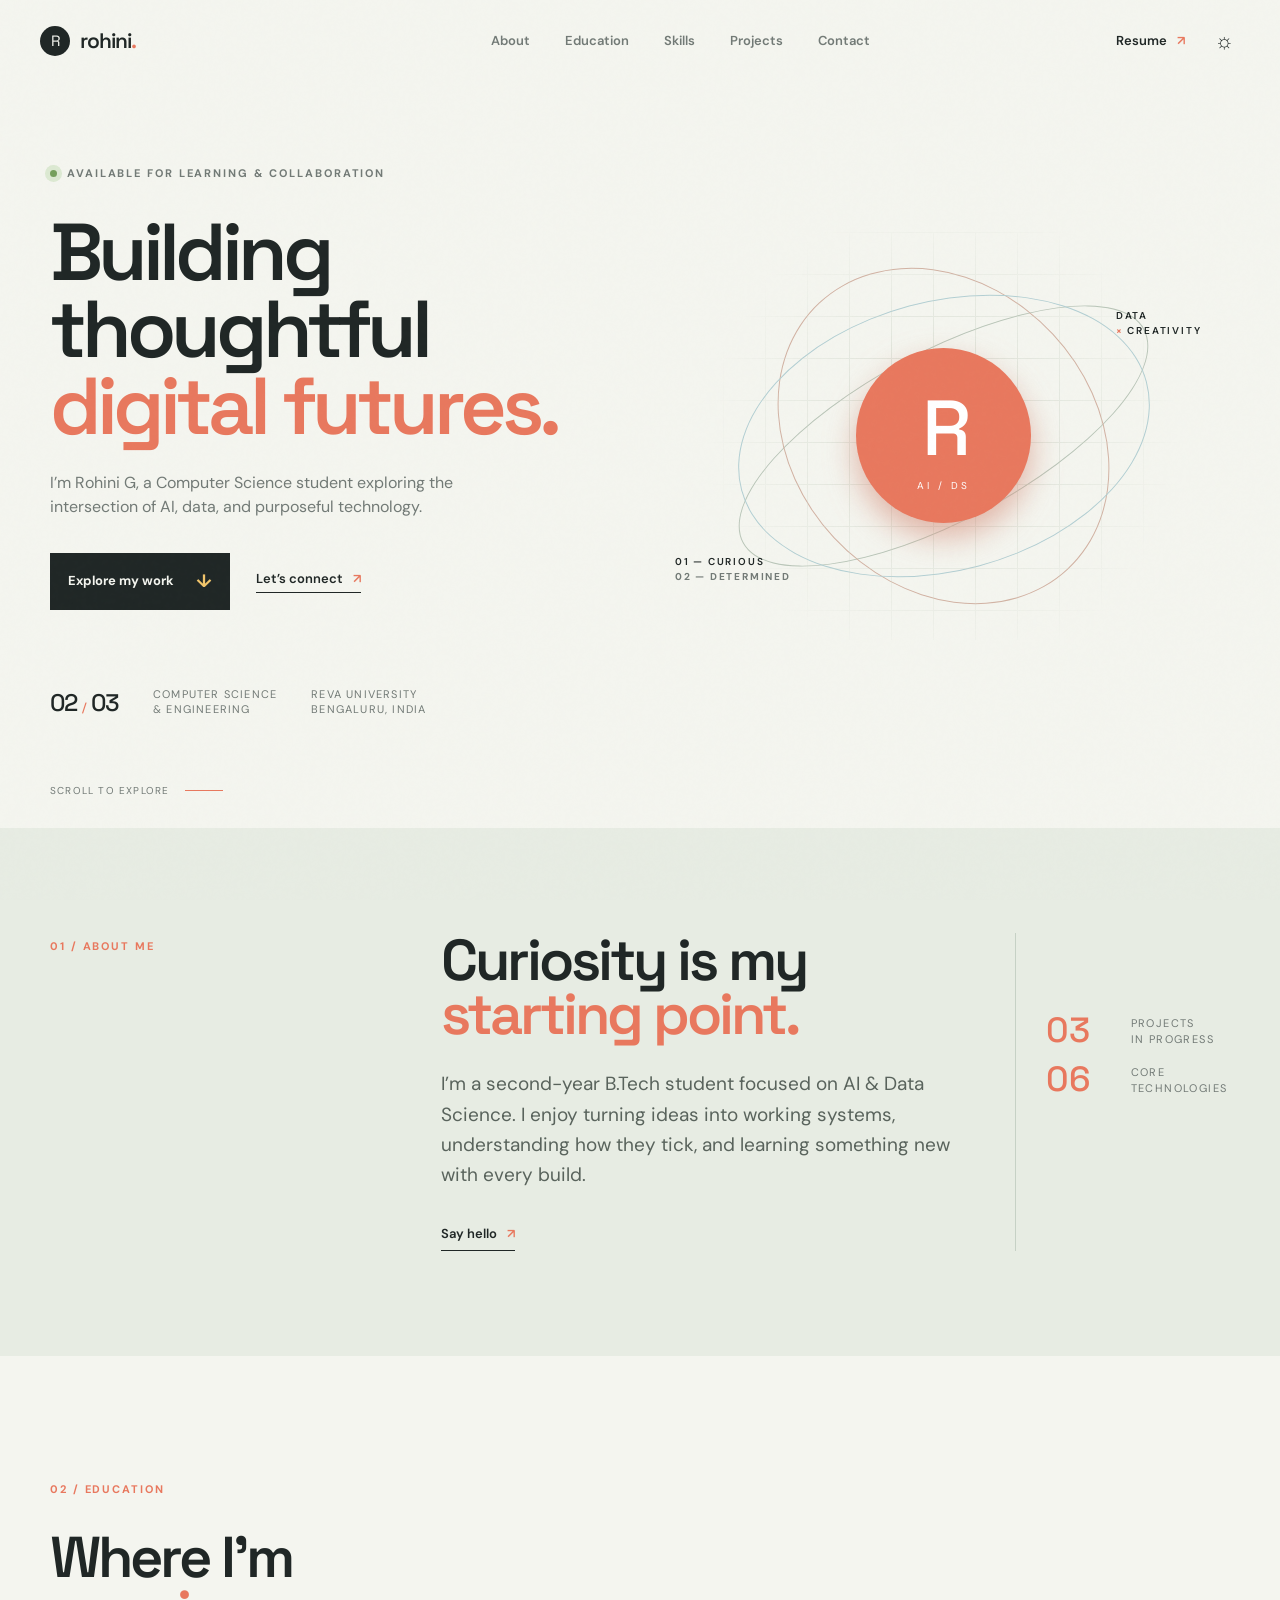
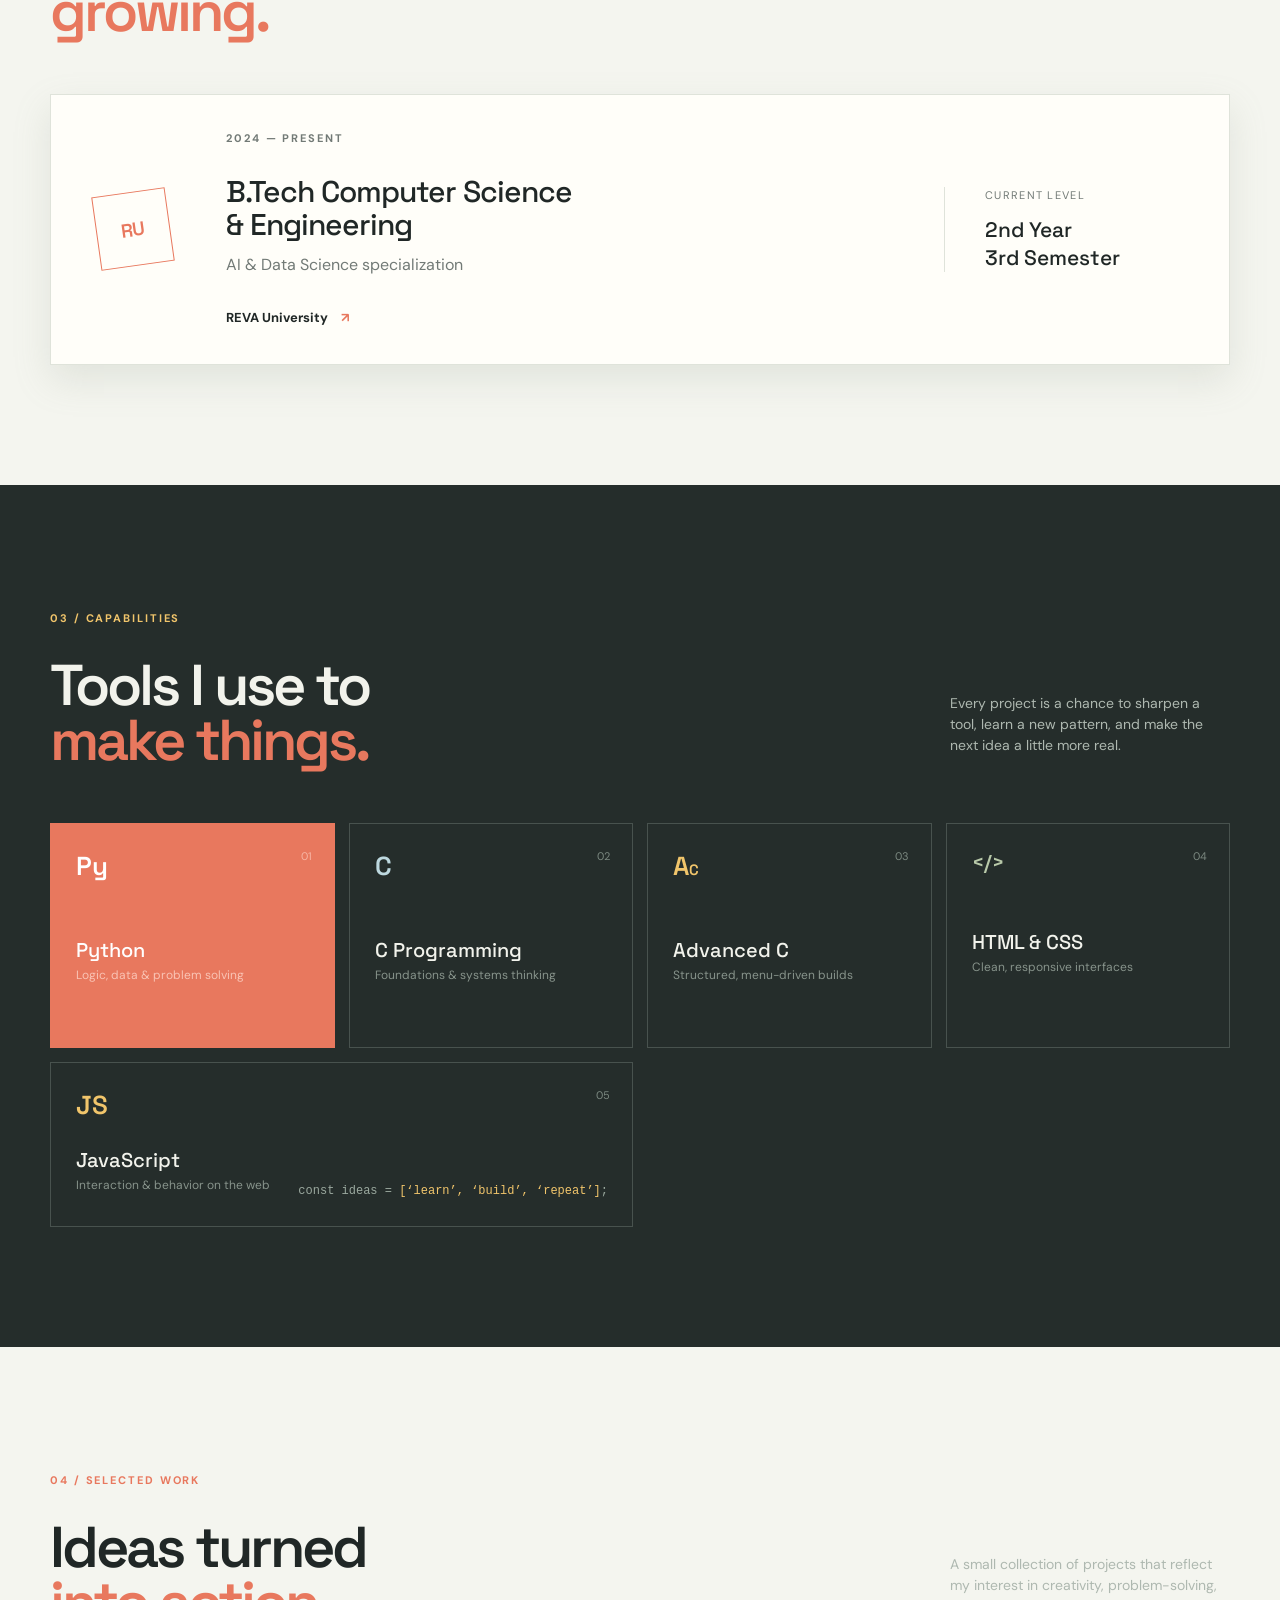
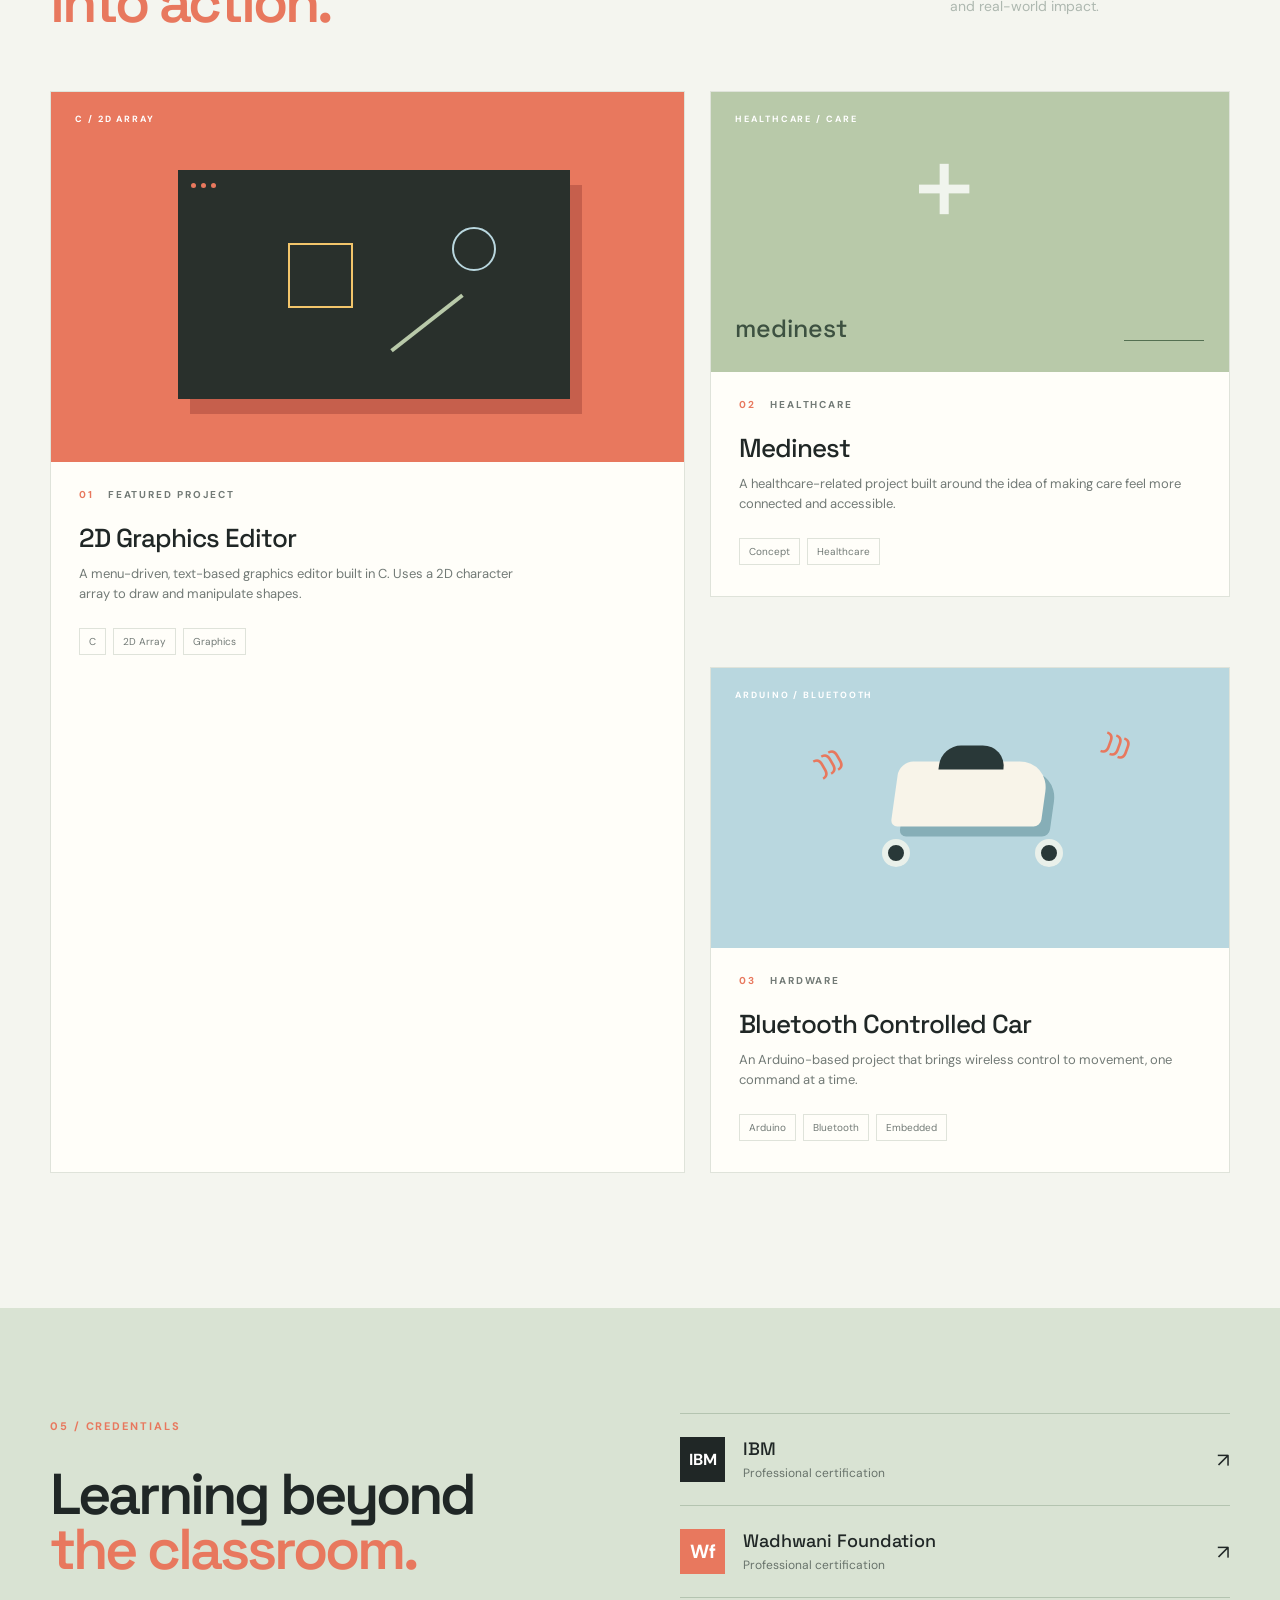
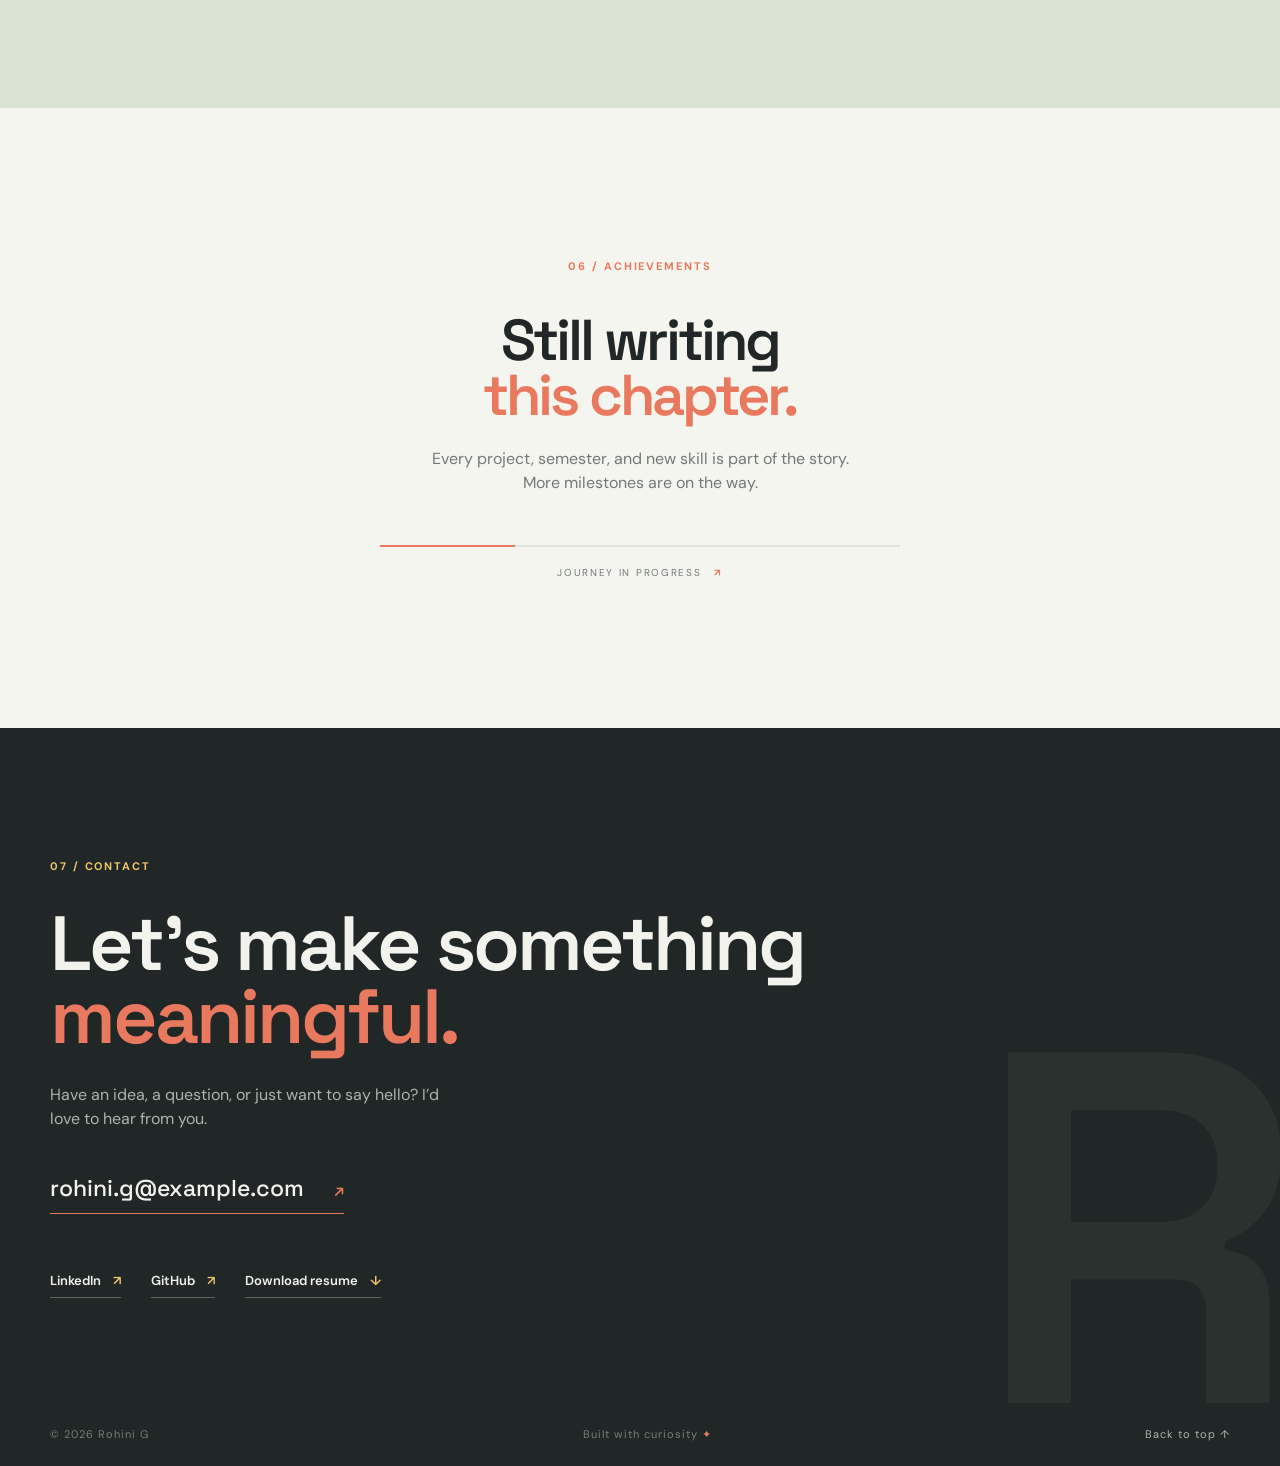
==== index.html @ 8e981d0d "first commit" ====
<!doctype html>
<html lang="en">
  <head>
    <meta charset="UTF-8" />
    <meta name="viewport" content="width=device-width, initial-scale=1.0" />
    <meta name="description" content="Rohini G - Computer Science and Engineering student specializing in AI & Data Science." />
    <title>Rohini G | AI & Data Science Student</title>
    <link rel="preconnect" href="https://fonts.googleapis.com" />
    <link rel="preconnect" href="https://fonts.gstatic.com" crossorigin />
    <link href="https://fonts.googleapis.com/css2?family=DM+Sans:wght@400;500;600;700&family=Space+Grotesk:wght@400;500;600;700&display=swap" rel="stylesheet" />
    <link rel="stylesheet" href="style.css" />
  </head>
  <body>
    <div class="site-noise" aria-hidden="true"></div>
    <header class="site-header">
      <a class="brand" href="#home" aria-label="Rohini G home"><span>R</span><strong>rohini<span>.</span></strong></a>
      <nav class="desktop-nav" aria-label="Primary navigation">
        <a href="#about">About</a><a href="#education">Education</a><a href="#skills">Skills</a><a href="#projects">Projects</a><a href="#contact">Contact</a>
      </nav>
      <div class="header-actions">
        <a class="resume-link" href="Rohini_G_Resume.html" download>Resume <span>↗</span></a>
        <button class="theme-toggle" type="button" aria-label="Toggle dark mode" title="Toggle theme"><span class="sun">☼</span><span class="moon">◐</span></button>
        <button class="menu-toggle" type="button" aria-label="Open menu" aria-expanded="false"><i></i><i></i></button>
      </div>
    </header>

    <main>
      <section class="hero section-shell" id="home">
        <div class="hero-copy reveal">
          <p class="eyebrow"><span class="pulse-dot"></span> Available for learning & collaboration</p>
          <h1>Building thoughtful<br /><em>digital futures.</em></h1>
          <p class="hero-intro">I’m Rohini G, a Computer Science student exploring the intersection of AI, data, and purposeful technology.</p>
          <div class="hero-actions"><a class="button button-primary" href="#projects">Explore my work <span>↓</span></a><a class="text-link" href="#contact">Let’s connect <span>↗</span></a></div>
          <div class="hero-meta"><span>02<span class="slash">/</span>03</span><span>Computer Science<br />& Engineering</span><span>REVA University<br />Bengaluru, India</span></div>
        </div>
        <div class="hero-art reveal reveal-delay" aria-label="Abstract AI data visualization" role="img">
          <div class="art-orbit orbit-one"></div><div class="art-orbit orbit-two"></div><div class="art-orbit orbit-three"></div>
          <div class="art-core"><span>R</span><small>AI / DS</small></div>
          <div class="art-label label-top">DATA<br /><b>×</b> CREATIVITY</div><div class="art-label label-bottom">01 — CURIOUS<br /><b>02 — DETERMINED</b></div>
          <div class="art-grid"></div>
        </div>
        <a class="scroll-cue" href="#about"><span>Scroll to explore</span><i></i></a>
      </section>

      <section class="intro-band" id="about"><div class="section-shell intro-grid reveal"><p class="section-kicker">01 / About me</p><div><h2>Curiosity is my<br /><em>starting point.</em></h2><p class="large-copy">I’m a second-year B.Tech student focused on AI & Data Science. I enjoy turning ideas into working systems, understanding how they tick, and learning something new with every build.</p><a class="arrow-link" href="#contact">Say hello <span>↗</span></a></div><div class="stat-block"><strong>03</strong><span>Projects<br />in progress</span><strong>06</strong><span>Core<br />technologies</span></div></div></section>

      <section class="content-section section-shell" id="education"><div class="section-heading reveal"><p class="section-kicker">02 / Education</p><h2>Where I’m<br /><em>growing.</em></h2></div><div class="education-card reveal"><div class="edu-mark">RU</div><div class="edu-main"><p class="card-label">2024 — Present</p><h3>B.Tech Computer Science<br />& Engineering</h3><p>AI & Data Science specialization</p><span class="university">REVA University <b>↗</b></span></div><div class="edu-side"><span>Current level</span><strong>2nd Year<br />3rd Semester</strong></div></div></section>

      <section class="content-section skills-section" id="skills"><div class="section-shell"><div class="section-heading split-heading reveal"><div><p class="section-kicker">03 / Capabilities</p><h2>Tools I use to<br /><em>make things.</em></h2></div><p>Every project is a chance to sharpen a tool, learn a new pattern, and make the next idea a little more real.</p></div><div class="skills-grid reveal"><div class="skill-card featured"><span class="skill-number">01</span><div class="skill-icon">Py</div><h3>Python</h3><p>Logic, data & problem solving</p></div><div class="skill-card"><span class="skill-number">02</span><div class="skill-icon dark">C</div><h3>C Programming</h3><p>Foundations & systems thinking</p></div><div class="skill-card"><span class="skill-number">03</span><div class="skill-icon">A<span>C</span></div><h3>Advanced C</h3><p>Structured, menu-driven builds</p></div><div class="skill-card"><span class="skill-number">04</span><div class="skill-icon markup">&lt;/&gt;</div><h3>HTML & CSS</h3><p>Clean, responsive interfaces</p></div><div class="skill-card wide"><span class="skill-number">05</span><div class="skill-icon yellow">JS</div><h3>JavaScript</h3><p>Interaction & behavior on the web</p><div class="mini-code">const ideas = <span>[‘learn’, ‘build’, ‘repeat’]</span>;</div></div></div></div></section>

      <section class="content-section section-shell projects-section" id="projects"><div class="section-heading split-heading reveal"><div><p class="section-kicker">04 / Selected work</p><h2>Ideas turned<br /><em>into action.</em></h2></div><p>A small collection of projects that reflect my interest in creativity, problem-solving, and real-world impact.</p></div><div class="projects-grid"><article class="project-card project-coral reveal"><div class="project-visual graphics-visual"><span class="visual-tag">C / 2D ARRAY</span><div class="canvas-window"><i></i><i></i><i></i><div class="drawn-shape shape-square"></div><div class="drawn-shape shape-line"></div><div class="drawn-shape shape-circle"></div></div></div><div class="project-body"><div class="project-index">01 <span>Featured project</span></div><h3>2D Graphics Editor</h3><p>A menu-driven, text-based graphics editor built in C. Uses a 2D character array to draw and manipulate shapes.</p><div class="tag-row"><span>C</span><span>2D Array</span><span>Graphics</span></div></div></article><article class="project-card project-sage reveal reveal-delay"><div class="project-visual medinest-visual"><span class="visual-tag">HEALTHCARE / CARE</span><div class="medinest-symbol">+</div><span class="medinest-name">medinest</span><div class="medinest-line"></div></div><div class="project-body"><div class="project-index">02 <span>Healthcare</span></div><h3>Medinest</h3><p>A healthcare-related project built around the idea of making care feel more connected and accessible.</p><div class="tag-row"><span>Concept</span><span>Healthcare</span></div></div></article><article class="project-card project-blue reveal"><div class="project-visual car-visual"><span class="visual-tag">ARDUINO / BLUETOOTH</span><div class="car-scene"><div class="car-body"></div><div class="car-wheel left"></div><div class="car-wheel right"></div><div class="signal s1">)))</div><div class="signal s2">)))</div></div></div><div class="project-body"><div class="project-index">03 <span>Hardware</span></div><h3>Bluetooth Controlled Car</h3><p>An Arduino-based project that brings wireless control to movement, one command at a time.</p><div class="tag-row"><span>Arduino</span><span>Bluetooth</span><span>Embedded</span></div></div></article></div></section>

      <section class="credentials-band" id="certifications"><div class="section-shell credential-grid reveal"><div><p class="section-kicker">05 / Credentials</p><h2>Learning beyond<br /><em>the classroom.</em></h2></div><div class="credential-list"><div class="credential-row"><span class="credential-logo ibm">IBM</span><div><h3>IBM</h3><p>Professional certification</p></div><span class="credential-arrow">↗</span></div><div class="credential-row"><span class="credential-logo wf">Wf</span><div><h3>Wadhwani Foundation</h3><p>Professional certification</p></div><span class="credential-arrow">↗</span></div></div></div></section>

      <section class="content-section achievements-section section-shell" id="achievements"><div class="achievements-inner reveal"><p class="section-kicker">06 / Achievements</p><h2>Still writing<br /><em>this chapter.</em></h2><p>Every project, semester, and new skill is part of the story. More milestones are on the way.</p><div class="progress-line"><span></span></div><small>Journey in progress <b>↗</b></small></div></section>

      <section class="contact-section" id="contact"><div class="section-shell contact-inner reveal"><p class="section-kicker">07 / Contact</p><h2>Let’s make something<br /><em>meaningful.</em></h2><p>Have an idea, a question, or just want to say hello? I’d love to hear from you.</p><a class="email-link" href="mailto:rohini.g@example.com">rohini.g@example.com <span>↗</span></a><div class="contact-links"><a href="https://www.linkedin.com" target="_blank" rel="noreferrer">LinkedIn <span>↗</span></a><a href="https://github.com" target="_blank" rel="noreferrer">GitHub <span>↗</span></a><a href="Rohini_G_Resume.html" download>Download resume <span>↓</span></a></div></div></section>
    </main>
    <footer class="site-footer"><div class="section-shell"><span>© 2026 Rohini G</span><span>Built with curiosity <i>✦</i></span><a href="#home">Back to top ↑</a></div></footer>
    <script src="script.js"></script>
  </body>
</html>
---- style.css ----
:root{--ink:#202726;--muted:#727a76;--paper:#f4f5ef;--card:#fffef9;--line:#dfe3da;--coral:#e8785e;--sage:#b8c9a9;--blue:#b9d7df;--yellow:#f1c56b;--display:'Space Grotesk',sans-serif;--body:'DM Sans',sans-serif}*{box-sizing:border-box}html{scroll-behavior:smooth}body{margin:0;background:var(--paper);color:var(--ink);font-family:var(--body);font-size:16px;line-height:1.5;transition:background .3s,color .3s}.site-noise{position:fixed;inset:0;pointer-events:none;opacity:.055;z-index:10;background-image:url("data:image/svg+xml,%3Csvg viewBox='0 0 180 180' xmlns='http://www.w3.org/2000/svg'%3E%3Cfilter id='n'%3E%3CfeTurbulence type='fractalNoise' baseFrequency='.9' numOctaves='3' stitchTiles='stitch'/%3E%3C/filter%3E%3Crect width='100%25' height='100%25' filter='url(%23n)' opacity='.25'/%3E%3C/svg%3E")}.section-shell{width:min(1180px,calc(100% - 80px));margin:auto}.site-header{height:82px;display:flex;align-items:center;justify-content:space-between;width:min(1290px,calc(100% - 80px));margin:auto;position:relative;z-index:20}.brand{display:flex;align-items:center;gap:10px;color:var(--ink);text-decoration:none;font-family:var(--display);font-size:21px;letter-spacing:-1px}.brand>span{display:grid;place-items:center;width:30px;height:30px;background:var(--ink);border-radius:50%;color:var(--paper);font-size:15px}.brand strong{font-weight:600}.brand strong span{color:var(--coral)}.desktop-nav{display:flex;gap:35px;margin-left:110px}.desktop-nav a,.resume-link,.text-link,.arrow-link,.contact-links a{color:var(--ink);font-size:13px;text-decoration:none;font-weight:600}.desktop-nav a{color:var(--muted);transition:color .2s}.desktop-nav a:hover{color:var(--coral)}.header-actions{display:flex;align-items:center;gap:24px}.resume-link span,.text-link span,.arrow-link span{color:var(--coral);margin-left:7px}.theme-toggle,.menu-toggle{border:0;background:none;cursor:pointer;color:var(--ink)}.theme-toggle{font-size:21px;display:flex;gap:5px}.theme-toggle .moon{display:none}.menu-toggle{display:none}.hero{min-height:670px;display:grid;grid-template-columns:1.03fr .97fr;align-items:center;position:relative;padding:72px 0 110px}.eyebrow,.section-kicker,.card-label,.project-index,.visual-tag{font-size:11px;letter-spacing:1.9px;text-transform:uppercase;font-weight:700}.eyebrow{color:var(--muted);display:flex;align-items:center;gap:10px}.pulse-dot{height:7px;width:7px;border-radius:50%;background:#75a05c;box-shadow:0 0 0 5px #dce9d2}.hero h1{font:600 clamp(3.7rem,6.3vw,6.3rem)/.96 var(--display);letter-spacing:-5px;margin:32px 0 25px}.hero h1 em,h2 em{font-style:normal;color:var(--coral)}.hero-intro{color:var(--muted);max-width:410px;font-size:16px}.hero-actions{display:flex;align-items:center;gap:26px;margin:34px 0 77px}.button{display:inline-flex;align-items:center;gap:22px;text-decoration:none;font-size:13px;font-weight:700;padding:15px 18px}.button-primary{background:var(--ink);color:var(--paper)}.button-primary span{font-size:18px;color:var(--yellow)}.text-link{border-bottom:1px solid var(--ink);padding-bottom:4px}.hero-meta{display:flex;gap:34px;color:var(--muted);font-size:11px;line-height:1.4;text-transform:uppercase;letter-spacing:1.2px}.hero-meta>span:first-child{font:500 24px var(--display);color:var(--ink);letter-spacing:-1px}.slash{color:var(--coral);font-size:12px;margin:0 5px}.hero-art{height:510px;position:relative;display:grid;place-items:center}.art-grid{position:absolute;inset:10% 4%;background-image:linear-gradient(#cbd3c6 1px,transparent 1px),linear-gradient(90deg,#cbd3c6 1px,transparent 1px);background-size:42px 42px;opacity:.55;mask-image:radial-gradient(circle,black 20%,transparent 72%)}.art-orbit{position:absolute;border:1px solid #bac6b9;border-radius:50%;transform:rotate(-28deg)}.orbit-one{width:455px;height:170px}.orbit-two{width:365px;height:300px;transform:rotate(47deg);border-color:#d2b3a4}.orbit-three{width:270px;height:420px;transform:rotate(75deg);border-color:#b3cfd3}.art-core{width:175px;height:175px;background:var(--coral);border-radius:50%;display:grid;place-items:center;align-content:center;color:white;z-index:2;box-shadow:0 14px 30px #d69583aa}.art-core span{font:500 78px var(--display);letter-spacing:-6px}.art-core small{font-size:10px;letter-spacing:3px}.art-label{position:absolute;z-index:3;font:600 10px/1.5 var(--body);letter-spacing:1.8px}.art-label b{color:var(--coral)}.label-top{right:5%;top:25%}.label-bottom{left:3%;bottom:21%}.label-bottom b{color:var(--muted)}.scroll-cue{position:absolute;bottom:30px;left:0;text-decoration:none;color:var(--muted);font-size:10px;letter-spacing:1.2px;text-transform:uppercase;display:flex;gap:16px;align-items:center}.scroll-cue i{width:38px;border-top:1px solid var(--coral)}.intro-band,.credentials-band{background:#e7ece3;padding:105px 0}.intro-grid{display:grid;grid-template-columns:1fr 1.55fr .65fr;gap:60px}.section-kicker{color:var(--coral);margin:5px 0 32px}.intro-grid h2,.section-heading h2,.credential-grid h2,.achievements-inner h2,.contact-inner h2{font:600 clamp(2.5rem,4.5vw,4.5rem)/.95 var(--display);letter-spacing:-3px;margin:0 0 27px}.large-copy{font-size:19px;line-height:1.6;max-width:580px;color:#59635c}.arrow-link{display:inline-block;margin-top:14px;border-bottom:1px solid var(--ink);padding-bottom:7px}.stat-block{display:grid;grid-template-columns:1fr 1.4fr;align-content:start;gap:5px 14px;padding-top:75px;border-left:1px solid #c6d1c5;padding-left:30px}.stat-block strong{font:500 35px var(--display);color:var(--coral)}.stat-block span{font-size:11px;text-transform:uppercase;letter-spacing:1.4px;color:var(--muted);padding-top:7px}.content-section{padding:120px 0}.section-heading{margin-bottom:55px}.section-heading h2{margin-bottom:0}.education-card{background:var(--card);border:1px solid var(--line);display:grid;grid-template-columns:130px 1fr 240px;min-height:250px;align-items:center;padding:35px 45px;box-shadow:0 15px 35px #8d9b8830}.edu-mark{width:74px;height:74px;border:1px solid var(--coral);display:grid;place-items:center;font:600 19px var(--display);color:var(--coral);transform:rotate(-8deg)}.card-label{color:var(--muted);margin:0 0 14px}.edu-main h3{font:500 30px/1.1 var(--display);letter-spacing:-1px;margin:0 0 12px}.edu-main>p{color:var(--muted);margin:0 0 28px}.university{font-weight:700;font-size:13px}.university b{color:var(--coral);margin-left:10px}.edu-side{border-left:1px solid var(--line);padding-left:40px}.edu-side span{display:block;font-size:11px;letter-spacing:1.3px;text-transform:uppercase;color:var(--muted);margin-bottom:12px}.edu-side strong{font:500 21px/1.3 var(--display)}.skills-section{background:#252d2b;color:#f2f3ec}.skills-section .section-kicker{color:var(--yellow)}.split-heading{display:flex;justify-content:space-between;align-items:end}.split-heading>p{max-width:280px;color:#aeb8b0;font-size:14px;margin:0 0 12px}.skills-grid{display:grid;grid-template-columns:repeat(4,1fr);gap:14px}.skill-card{min-height:225px;border:1px solid #48524e;padding:25px;position:relative;transition:transform .25s,background .25s}.skill-card:hover{transform:translateY(-7px);background:#303a36}.skill-card.featured{background:var(--coral);border-color:var(--coral);color:#fff}.skill-card.wide{grid-column:span 2;min-height:165px}.skill-number{position:absolute;right:22px;top:24px;color:#7c8981;font-size:11px}.featured .skill-number{color:#f7b5a4}.skill-icon{font:600 26px var(--display);color:var(--yellow);margin-bottom:54px}.featured .skill-icon{color:white}.skill-icon span{font-size:15px}.skill-icon.dark{color:#bdd8df}.skill-icon.markup{font-size:20px;color:#b8c9a9}.skill-icon.yellow{color:var(--yellow)}.skill-card h3{font:500 20px var(--display);margin:0 0 3px}.skill-card p{color:#87938b;margin:0;font-size:12px}.featured p{color:#f9c3b4}.wide .skill-icon{display:inline-block;margin-bottom:25px}.mini-code{position:absolute;right:24px;bottom:28px;font:12px monospace;color:#9aa89e}.mini-code span{color:var(--yellow)}.projects-section{padding-bottom:135px}.projects-section .split-heading{margin-bottom:62px}.projects-grid{display:grid;grid-template-columns:1.1fr .9fr;gap:70px 25px}.project-card{background:var(--card);border:1px solid var(--line);transition:transform .3s,box-shadow .3s}.project-card:hover{transform:translateY(-8px);box-shadow:0 18px 30px #89948929}.project-card:first-child{grid-row:span 2}.project-visual{height:280px;position:relative;overflow:hidden}.project-coral .project-visual{background:var(--coral)}.project-sage .project-visual{background:var(--sage)}.project-blue .project-visual{background:var(--blue)}.project-card:first-child .project-visual{height:370px}.visual-tag{position:absolute;top:21px;left:24px;color:#fff;font-size:9px}.canvas-window{position:absolute;background:#29302c;width:62%;height:62%;top:21%;left:20%;box-shadow:12px 15px 0 #c65f4c}.canvas-window i{display:inline-block;width:5px;height:5px;background:#e8785e;border-radius:50%;margin:13px 0 0 5px}.canvas-window i:first-child{margin-left:13px}.drawn-shape{position:absolute;border:2px solid #f2c56b}.shape-square{width:65px;height:65px;left:28%;top:32%}.shape-line{width:90px;left:52%;top:66%;transform:rotate(-38deg);border-color:#b8c9a9}.shape-circle{width:44px;height:44px;border-radius:50%;right:19%;top:25%;border-color:#b9d7df}.medinest-symbol{font:400 120px/1 var(--display);color:#fff;position:absolute;left:45%;top:35%;transform:translate(-50%,-50%);opacity:.8}.medinest-name{position:absolute;left:24px;bottom:28px;font:500 25px var(--display);color:#3d5141}.medinest-line{position:absolute;width:80px;border-top:1px solid #547052;bottom:31px;right:25px}.car-scene{position:absolute;inset:0}.car-body{position:absolute;width:150px;height:65px;border-radius:14px 30px 7px 7px;background:#f8f4e9;left:50%;top:45%;transform:translate(-50%,-50%) skew(-8deg);box-shadow:10px 10px #86aeb7}.car-body:after{content:'';position:absolute;width:65px;height:24px;background:#293838;left:40px;top:-16px;border-radius:20px 25px 0 0}.car-wheel{position:absolute;width:28px;height:28px;background:#293838;border-radius:50%;top:61%;border:6px solid #e9f0ea}.car-wheel.left{left:33%}.car-wheel.right{right:32%}.signal{position:absolute;color:#e8785e;font:bold 22px var(--display);transform:rotate(-30deg)}.s1{left:20%;top:28%}.s2{right:19%;top:22%;transform:rotate(20deg)}.project-body{padding:25px 28px 31px}.project-index{color:var(--coral);font-size:10px}.project-index span{color:var(--muted);margin-left:10px}.project-body h3{font:500 26px var(--display);letter-spacing:-1px;margin:19px 0 9px}.project-body p{color:var(--muted);font-size:13px;max-width:450px;margin:0 0 25px}.tag-row{display:flex;gap:7px;flex-wrap:wrap}.tag-row span{border:1px solid var(--line);padding:5px 9px;font-size:10px;color:var(--muted)}.credentials-band{background:#d9e3d3}.credential-grid{display:grid;grid-template-columns:1fr 1fr;gap:80px}.credential-list{border-top:1px solid #b4c4b0}.credential-row{display:flex;align-items:center;gap:18px;padding:23px 0;border-bottom:1px solid #b4c4b0}.credential-logo{width:45px;height:45px;display:grid;place-items:center;background:#202726;color:white;font-weight:700}.credential-logo.wf{background:#e8785e;font-size:19px}.credential-row h3{font:500 18px var(--display);margin:0}.credential-row p{font-size:12px;color:#68736b;margin:4px 0 0}.credential-arrow{margin-left:auto;font-size:20px}.achievements-section{padding-top:145px;padding-bottom:145px}.achievements-inner{max-width:770px;margin:auto;text-align:center}.achievements-inner .section-kicker{margin-bottom:38px}.achievements-inner h2{margin-bottom:25px}.achievements-inner>p:not(.section-kicker){color:var(--muted);max-width:440px;margin:0 auto 50px}.progress-line{height:2px;background:var(--line);position:relative;margin:0 auto 12px;max-width:520px}.progress-line span{position:absolute;left:0;top:0;width:26%;height:2px;background:var(--coral)}.achievements-inner small{font-size:10px;text-transform:uppercase;letter-spacing:1.7px;color:var(--muted)}.achievements-inner small b{color:var(--coral);margin-left:8px}.contact-section{background:var(--ink);color:#f2f3ec;padding:125px 0 105px;position:relative;overflow:hidden}.contact-section:after{content:'R';position:absolute;font:600 33rem/1 var(--display);color:#29322f;right:-25px;bottom:-100px;z-index:0}.contact-inner{position:relative;z-index:1}.contact-inner .section-kicker{color:var(--yellow)}.contact-inner h2{font-size:clamp(3.2rem,6vw,6rem);margin-bottom:30px}.contact-inner>p:not(.section-kicker){color:#aab6ad;max-width:390px}.email-link{display:inline-block;color:#f2f3ec;text-decoration:none;border-bottom:1px solid var(--coral);padding-bottom:10px;margin:26px 0 57px;font:500 23px var(--display)}.email-link span{color:var(--coral);font-size:17px;margin-left:24px}.contact-links{display:flex;gap:30px}.contact-links a{color:#f2f3ec;border-bottom:1px solid #5d6861;padding-bottom:7px}.contact-links a span{color:var(--yellow);margin-left:9px}.site-footer{background:#202726;color:#758079;padding:23px 0;font-size:11px;letter-spacing:1px}.site-footer .section-shell{display:flex;justify-content:space-between}.site-footer a{color:#aab6ad;text-decoration:none}.site-footer i{color:var(--coral);font-style:normal}.reveal{opacity:0;transform:translateY(22px);transition:opacity .7s ease,transform .7s ease}.reveal.visible{opacity:1;transform:none}.reveal-delay{transition-delay:.18s}@media(max-width:800px){.section-shell,.site-header{width:calc(100% - 40px)}.site-header{height:70px}.desktop-nav{display:none}.header-actions{gap:16px}.menu-toggle{display:block;width:28px}.menu-toggle i{display:block;border-top:2px solid var(--ink);margin:6px 0}.desktop-nav.open{display:flex;position:absolute;top:70px;left:0;right:0;margin:0;padding:22px 20px;background:var(--card);box-shadow:0 10px 20px #00000015;flex-direction:column;gap:16px}.hero{display:flex;flex-direction:column;align-items:stretch;padding:70px 0 110px;min-height:auto}.hero h1{font-size:clamp(3.2rem,14vw,5rem);letter-spacing:-3px}.hero-art{height:370px;order:2;margin-top:25px}.orbit-one{width:330px;height:140px}.orbit-two{width:280px;height:220px}.orbit-three{width:205px;height:310px}.art-core{width:140px;height:140px}.art-core span{font-size:60px}.scroll-cue{bottom:35px}.intro-grid,.credential-grid{grid-template-columns:1fr;gap:20px}.stat-block{grid-template-columns:70px 1fr 70px 1fr;padding:25px 0 0;border-left:0;border-top:1px solid #c6d1c5;margin-top:20px}.stat-block strong{font-size:28px}.content-section{padding:85px 0}.education-card{grid-template-columns:75px 1fr;padding:25px 20px;gap:20px}.edu-side{grid-column:2;border-left:0;border-top:1px solid var(--line);padding:20px 0 0}.split-heading{display:block}.split-heading>p{margin-top:22px}.skills-grid{grid-template-columns:1fr 1fr}.skill-card.wide{grid-column:span 2}.projects-grid{grid-template-columns:1fr;gap:28px}.project-card:first-child{grid-row:auto}.project-card:first-child .project-visual,.project-visual{height:260px}.credential-grid{gap:35px}.achievements-section{padding:90px 0}.contact-section{padding:90px 0}.contact-links{flex-wrap:wrap;gap:20px}.site-footer .section-shell{gap:14px;flex-wrap:wrap}.resume-link{display:none}}@media(max-width:460px){.hero-actions{align-items:flex-start;flex-direction:column;gap:20px;margin-bottom:55px}.hero-meta{gap:15px;flex-wrap:wrap}.hero-meta>span:first-child{width:100%}.hero-art{height:310px}.art-label{font-size:8px}.label-top{right:0}.label-bottom{left:0}.education-card{grid-template-columns:1fr}.edu-mark{margin-bottom:5px}.edu-side{grid-column:1}.skills-grid{grid-template-columns:1fr}.skill-card.wide{grid-column:span 1}.mini-code{position:static;margin-top:20px}.contact-inner h2{font-size:3.1rem}.email-link{font-size:18px}.site-footer span:nth-child(2){display:none}}
[data-theme="light"]{--ink:#202726;--paper:#f4f5ef;--card:#fffef9}[data-theme="dark"]{--ink:#edf1eb;--muted:#a8b1aa;--paper:#1e2523;--card:#27302d;--line:#3a4540}[data-theme="dark"] .site-header,[data-theme="dark"] .desktop-nav a,[data-theme="dark"] .resume-link,[data-theme="dark"] .text-link,[data-theme="dark"] .arrow-link{color:var(--ink)}[data-theme="dark"] .brand>span{background:var(--ink);color:var(--paper)}[data-theme="dark"] .intro-band{background:#2b3731}[data-theme="dark"] .credentials-band{background:#314039}[data-theme="dark"] .education-card,[data-theme="dark"] .project-card{box-shadow:none}[data-theme="dark"] .theme-toggle .sun{display:none}[data-theme="dark"] .theme-toggle .moon{display:inline}
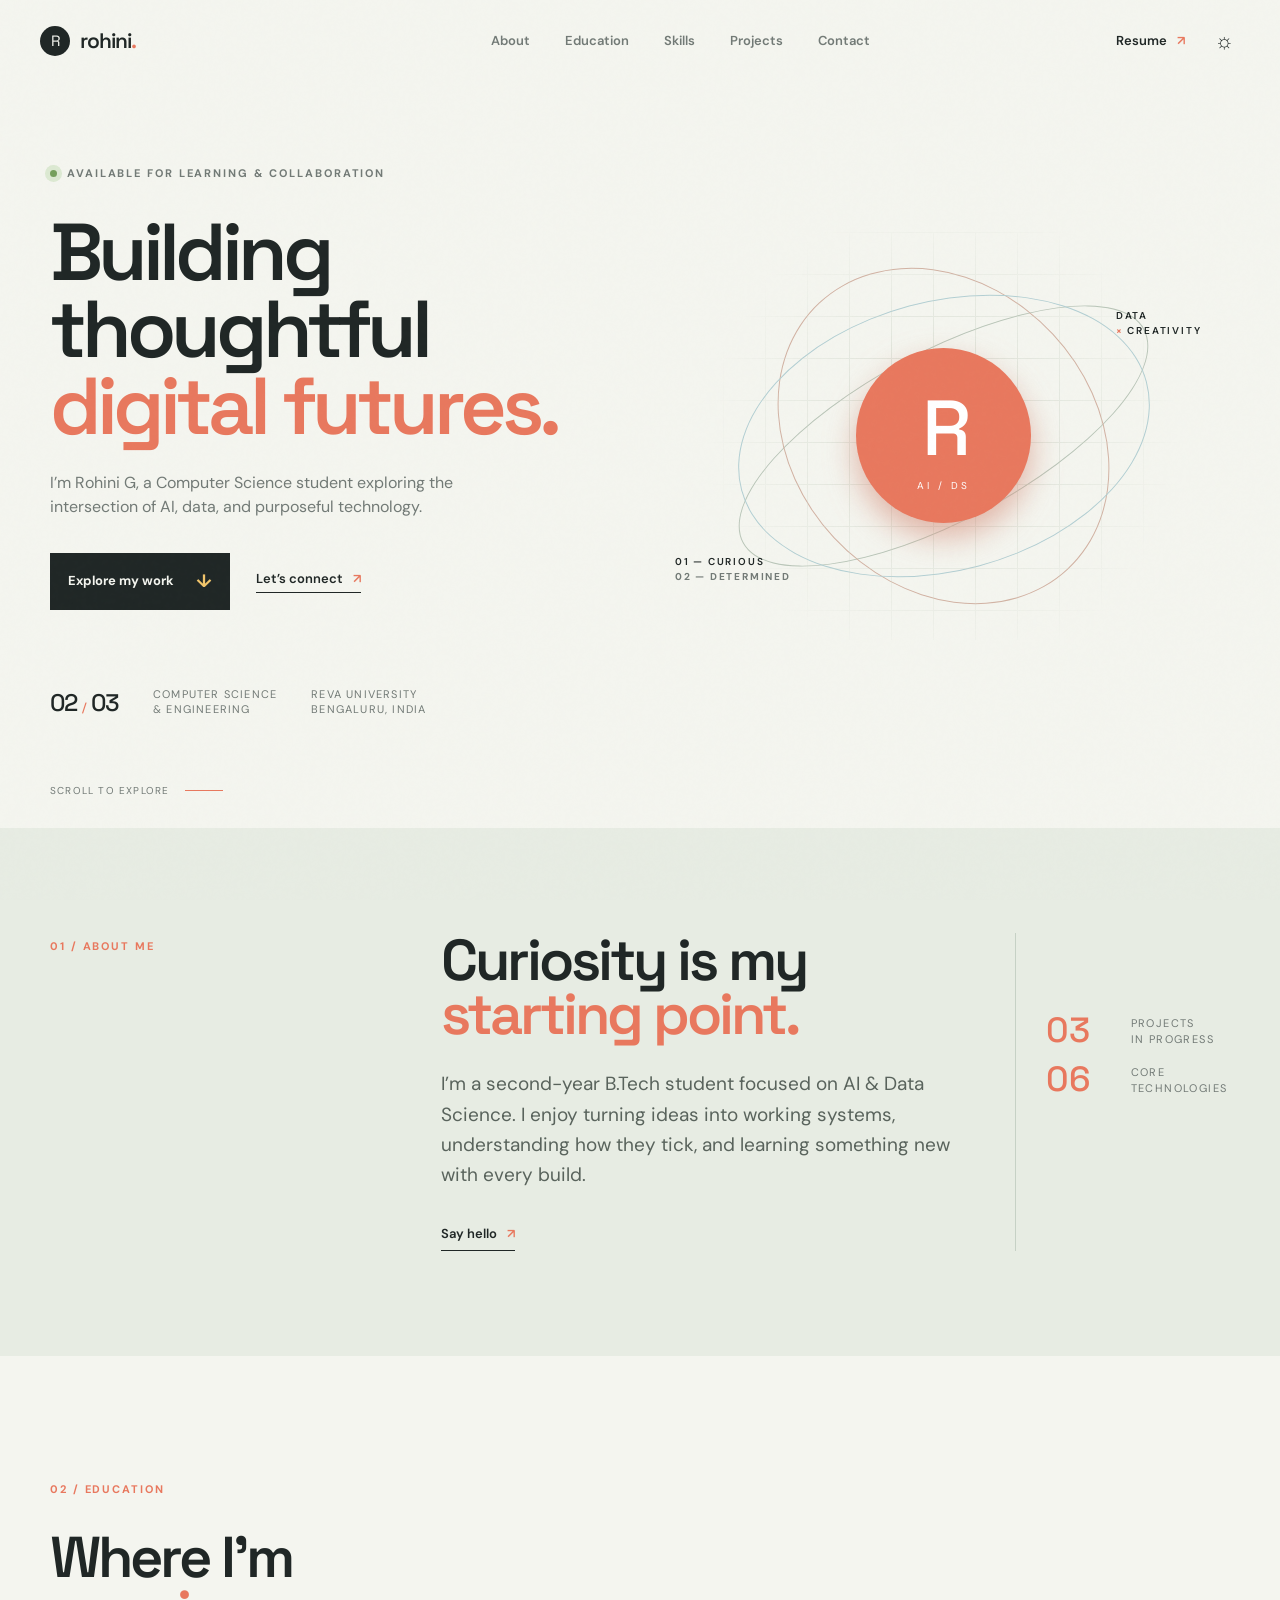
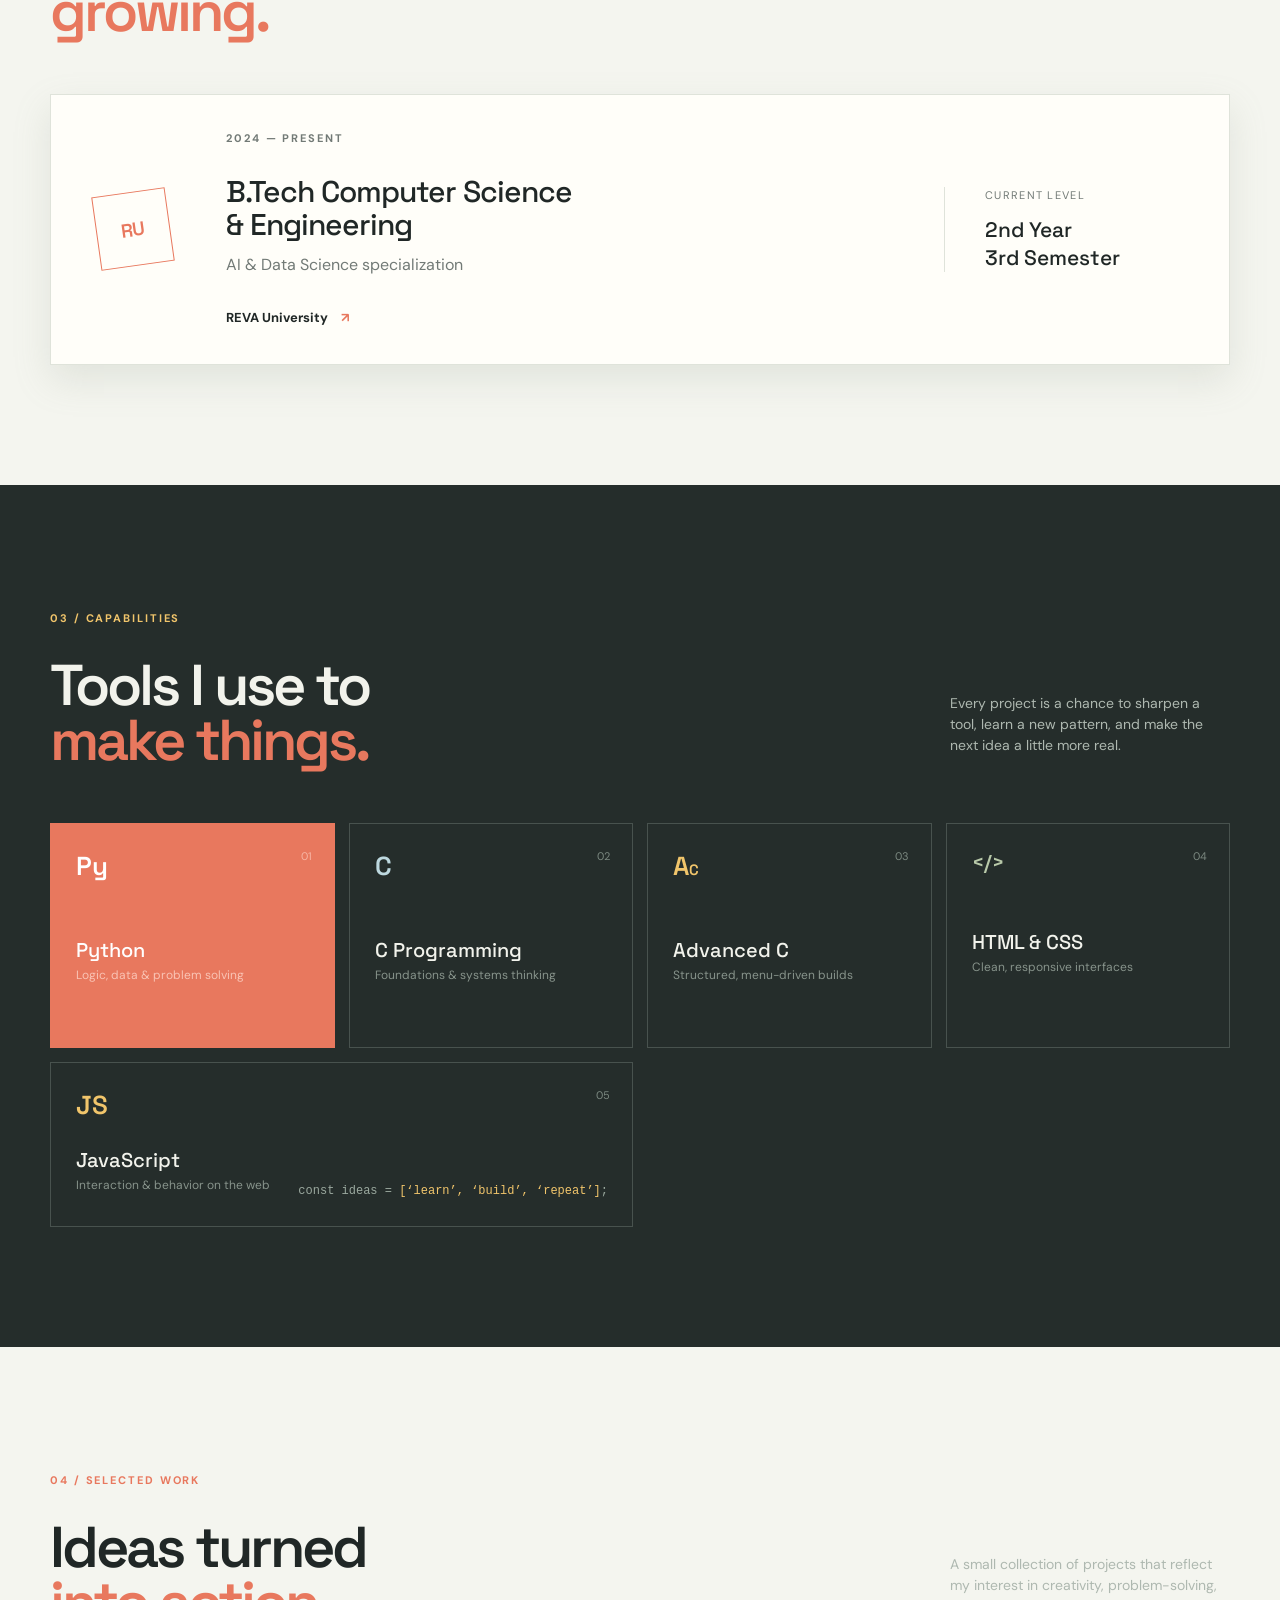
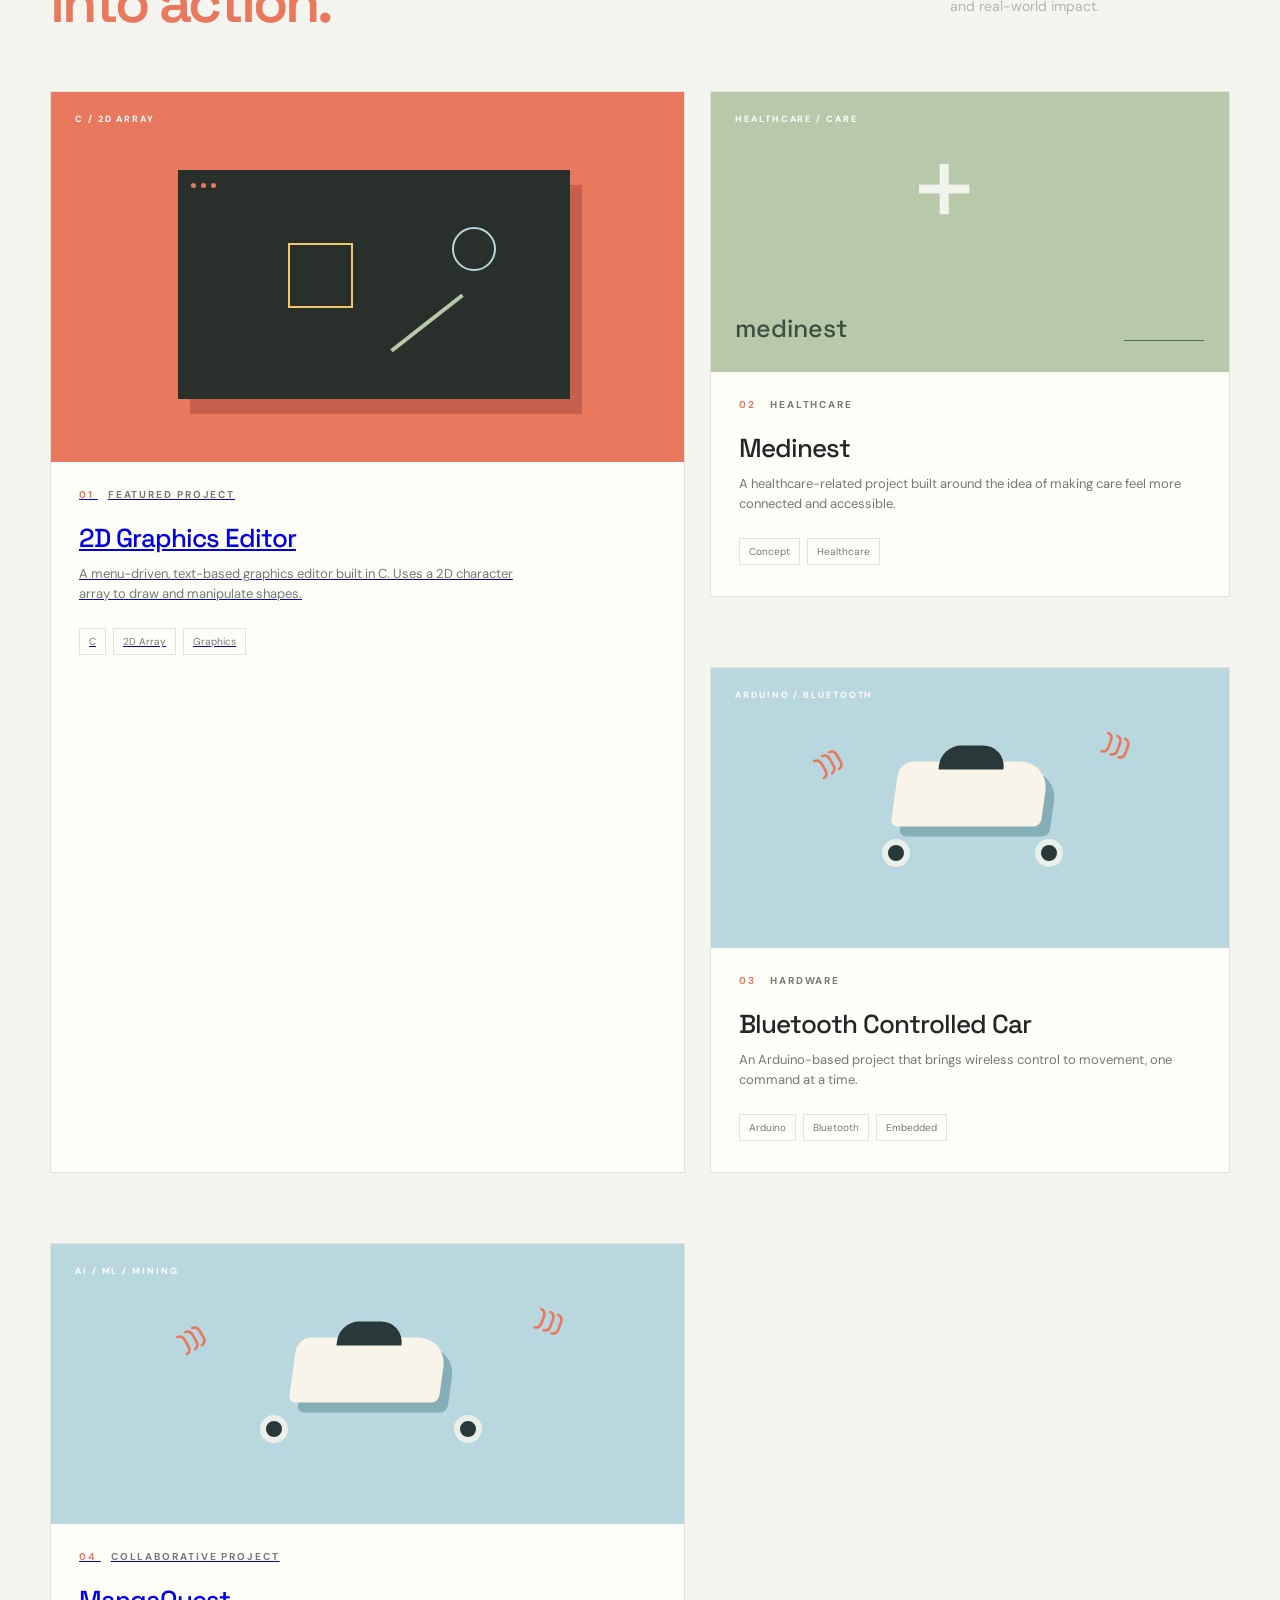
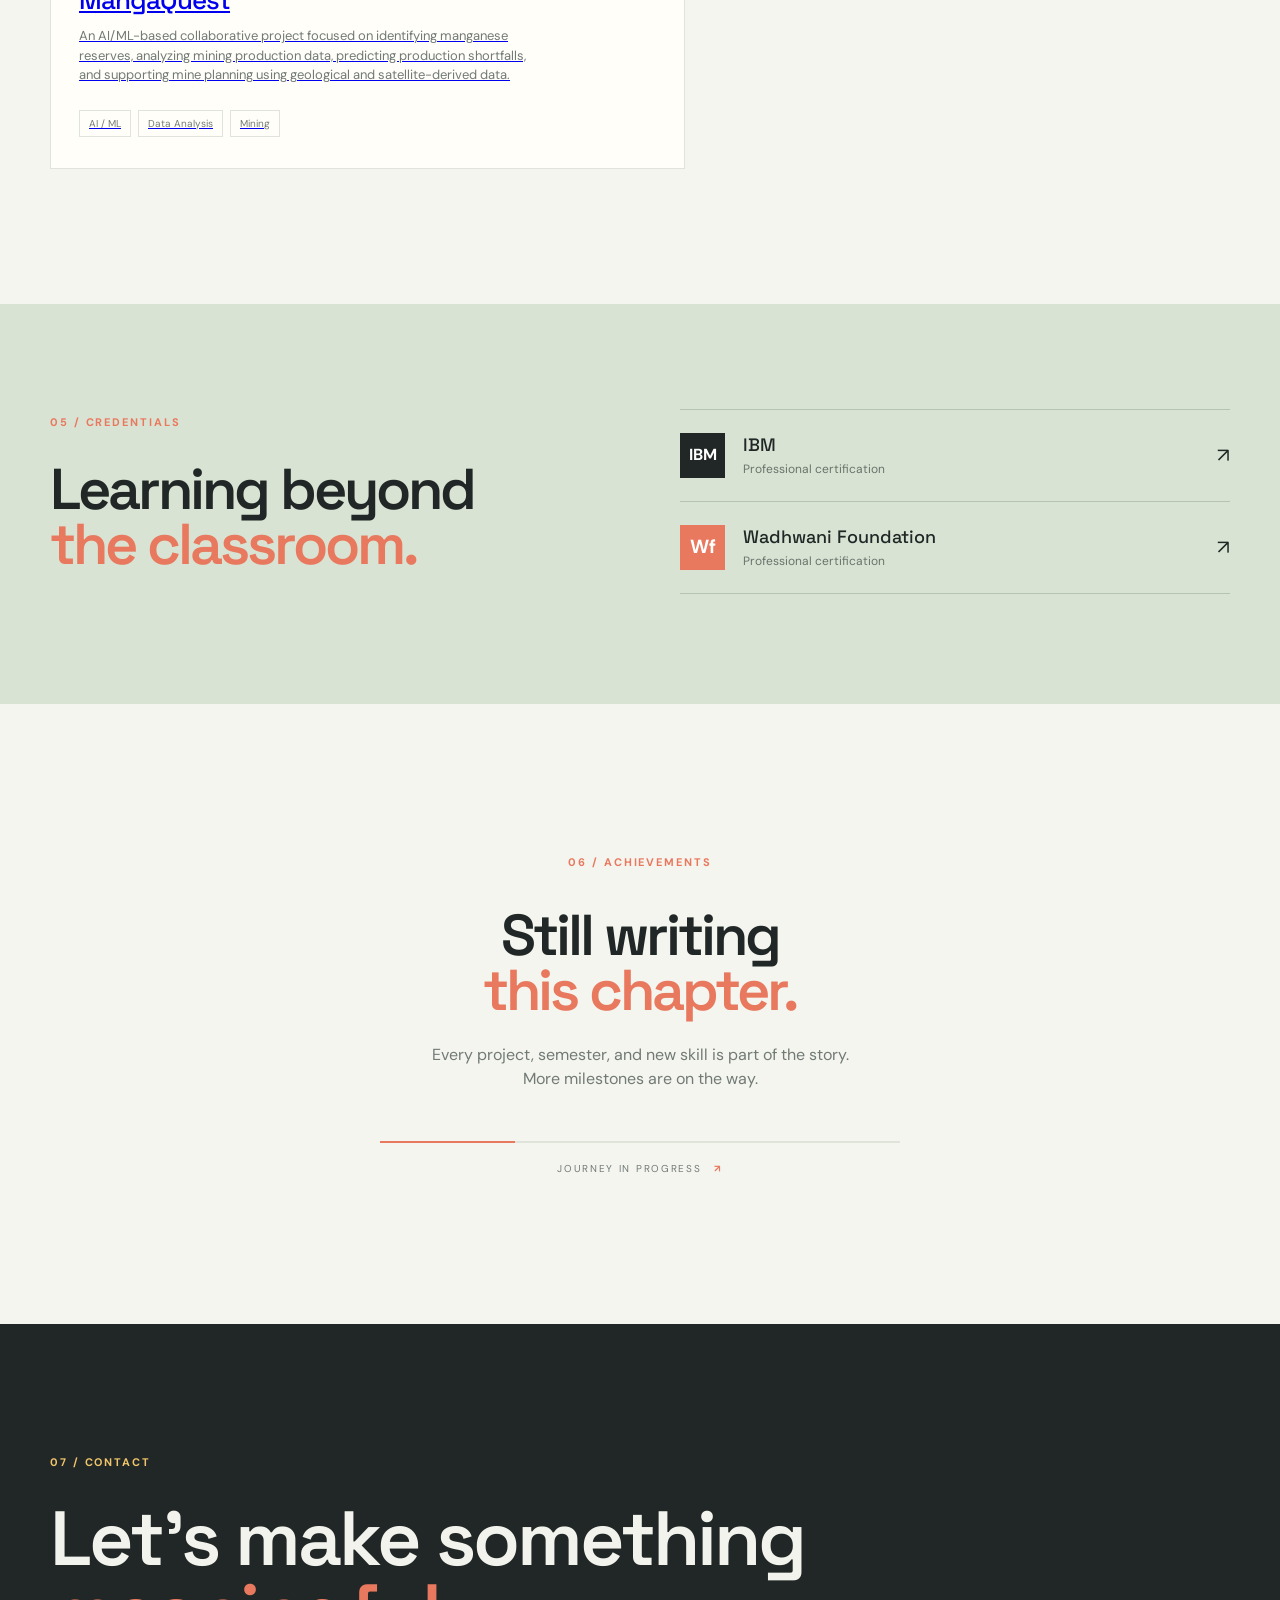
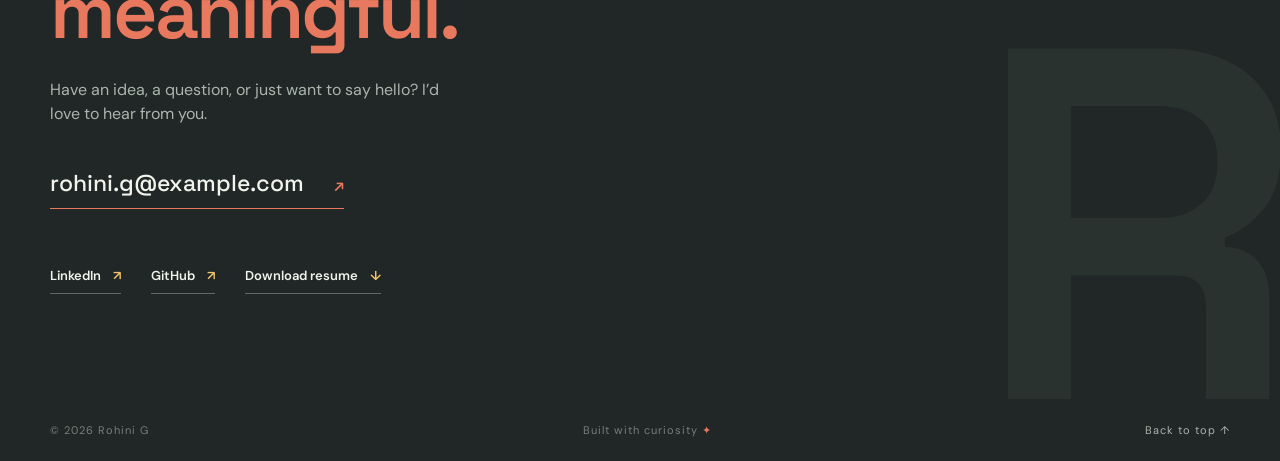
==== commit ccab574b: "Add MangaQuest Project" ====
--- a/index.html
+++ b/index.html
@@ -48,7 +48,47 @@
 
       <section class="content-section skills-section" id="skills"><div class="section-shell"><div class="section-heading split-heading reveal"><div><p class="section-kicker">03 / Capabilities</p><h2>Tools I use to<br /><em>make things.</em></h2></div><p>Every project is a chance to sharpen a tool, learn a new pattern, and make the next idea a little more real.</p></div><div class="skills-grid reveal"><div class="skill-card featured"><span class="skill-number">01</span><div class="skill-icon">Py</div><h3>Python</h3><p>Logic, data & problem solving</p></div><div class="skill-card"><span class="skill-number">02</span><div class="skill-icon dark">C</div><h3>C Programming</h3><p>Foundations & systems thinking</p></div><div class="skill-card"><span class="skill-number">03</span><div class="skill-icon">A<span>C</span></div><h3>Advanced C</h3><p>Structured, menu-driven builds</p></div><div class="skill-card"><span class="skill-number">04</span><div class="skill-icon markup">&lt;/&gt;</div><h3>HTML & CSS</h3><p>Clean, responsive interfaces</p></div><div class="skill-card wide"><span class="skill-number">05</span><div class="skill-icon yellow">JS</div><h3>JavaScript</h3><p>Interaction & behavior on the web</p><div class="mini-code">const ideas = <span>[‘learn’, ‘build’, ‘repeat’]</span>;</div></div></div></div></section>
 
-      <section class="content-section section-shell projects-section" id="projects"><div class="section-heading split-heading reveal"><div><p class="section-kicker">04 / Selected work</p><h2>Ideas turned<br /><em>into action.</em></h2></div><p>A small collection of projects that reflect my interest in creativity, problem-solving, and real-world impact.</p></div><div class="projects-grid"><article class="project-card project-coral reveal"><div class="project-visual graphics-visual"><span class="visual-tag">C / 2D ARRAY</span><div class="canvas-window"><i></i><i></i><i></i><div class="drawn-shape shape-square"></div><div class="drawn-shape shape-line"></div><div class="drawn-shape shape-circle"></div></div></div><div class="project-body"><div class="project-index">01 <span>Featured project</span></div><h3>2D Graphics Editor</h3><p>A menu-driven, text-based graphics editor built in C. Uses a 2D character array to draw and manipulate shapes.</p><div class="tag-row"><span>C</span><span>2D Array</span><span>Graphics</span></div></div></article><article class="project-card project-sage reveal reveal-delay"><div class="project-visual medinest-visual"><span class="visual-tag">HEALTHCARE / CARE</span><div class="medinest-symbol">+</div><span class="medinest-name">medinest</span><div class="medinest-line"></div></div><div class="project-body"><div class="project-index">02 <span>Healthcare</span></div><h3>Medinest</h3><p>A healthcare-related project built around the idea of making care feel more connected and accessible.</p><div class="tag-row"><span>Concept</span><span>Healthcare</span></div></div></article><article class="project-card project-blue reveal"><div class="project-visual car-visual"><span class="visual-tag">ARDUINO / BLUETOOTH</span><div class="car-scene"><div class="car-body"></div><div class="car-wheel left"></div><div class="car-wheel right"></div><div class="signal s1">)))</div><div class="signal s2">)))</div></div></div><div class="project-body"><div class="project-index">03 <span>Hardware</span></div><h3>Bluetooth Controlled Car</h3><p>An Arduino-based project that brings wireless control to movement, one command at a time.</p><div class="tag-row"><span>Arduino</span><span>Bluetooth</span><span>Embedded</span></div></div></article></div></section>
+      <section class="content-section section-shell projects-section" id="projects"><div class="section-heading split-heading reveal"><div><p class="section-kicker">04 / Selected work</p><h2>Ideas turned<br /><em>into action.</em></h2></div><p>A small collection of projects that reflect my interest in creativity, problem-solving, and real-world impact.</p></div><div class="projects-grid"><a href="https://github.com/rohinigogula149-byte/2D-Graphic-Editor-Code"
+   target="_blank"
+   rel="noopener noreferrer"
+   class="project-card project-coral reveal"><div class="project-visual graphics-visual"><span class="visual-tag">C / 2D ARRAY</span><div class="canvas-window"><i></i><i></i><i></i><div class="drawn-shape shape-square"></div><div class="drawn-shape shape-line"></div><div class="drawn-shape shape-circle"></div></div></div><div class="project-body"><div class="project-index">01 <span>Featured project</span></div><h3>2D Graphics Editor</h3><p>A menu-driven, text-based graphics editor built in C. Uses a 2D character array to draw and manipulate shapes.</p><div class="tag-row"><span>C</span><span>2D Array</span><span>Graphics</span></div></div></a><article class="project-card project-sage reveal reveal-delay"><div class="project-visual medinest-visual"><span class="visual-tag">HEALTHCARE / CARE</span><div class="medinest-symbol">+</div><span class="medinest-name">medinest</span><div class="medinest-line"></div></div><div class="project-body"><div class="project-index">02 <span>Healthcare</span></div><h3>Medinest</h3><p>A healthcare-related project built around the idea of making care feel more connected and accessible.</p><div class="tag-row"><span>Concept</span><span>Healthcare</span></div></div></article><article class="project-card project-blue reveal"><div class="project-visual car-visual"><span class="visual-tag">ARDUINO / BLUETOOTH</span><div class="car-scene"><div class="car-body"></div><div class="car-wheel left"></div><div class="car-wheel right"></div><div class="signal s1">)))</div><div class="signal s2">)))</div></div></div><div class="project-body"><div class="project-index">03 <span>Hardware</span></div><h3>Bluetooth Controlled Car</h3><p>An Arduino-based project that brings wireless control to movement, one command at a time.</p><div class="tag-row"><span>Arduino</span><span>Bluetooth</span><span>Embedded</span></div></div></article><a href="https://github.com/varshashreen2007-cmd/ManganQuest"
+   target="_blank"
+   rel="noopener noreferrer"
+   class="project-card project-blue reveal">
+
+  <div class="project-visual car-visual">
+    <span class="visual-tag">AI / ML / MINING</span>
+
+    <div class="car-scene">
+      <div class="car-body"></div>
+      <div class="car-wheel left"></div>
+      <div class="car-wheel right"></div>
+      <div class="signal s1">)))</div>
+      <div class="signal s2">)))</div>
+    </div>
+  </div>
+
+  <div class="project-body">
+    <div class="project-index">04 <span>Collaborative Project</span></div>
+
+    <h3>MangaQuest</h3>
+
+    <p>
+      An AI/ML-based collaborative project focused on identifying manganese
+      reserves, analyzing mining production data, predicting production
+      shortfalls, and supporting mine planning using geological and
+      satellite-derived data.
+    </p>
+
+    <div class="tag-row">
+      <span>AI / ML</span>
+      <span>Data Analysis</span>
+      <span>Mining</span>
+    </div>
+  </div>
+
+</a>
+</div></section>
 
       <section class="credentials-band" id="certifications"><div class="section-shell credential-grid reveal"><div><p class="section-kicker">05 / Credentials</p><h2>Learning beyond<br /><em>the classroom.</em></h2></div><div class="credential-list"><div class="credential-row"><span class="credential-logo ibm">IBM</span><div><h3>IBM</h3><p>Professional certification</p></div><span class="credential-arrow">↗</span></div><div class="credential-row"><span class="credential-logo wf">Wf</span><div><h3>Wadhwani Foundation</h3><p>Professional certification</p></div><span class="credential-arrow">↗</span></div></div></div></section>
 
@@ -59,4 +99,4 @@
     <footer class="site-footer"><div class="section-shell"><span>© 2026 Rohini G</span><span>Built with curiosity <i>✦</i></span><a href="#home">Back to top ↑</a></div></footer>
     <script src="script.js"></script>
   </body>
-</html>+</html>
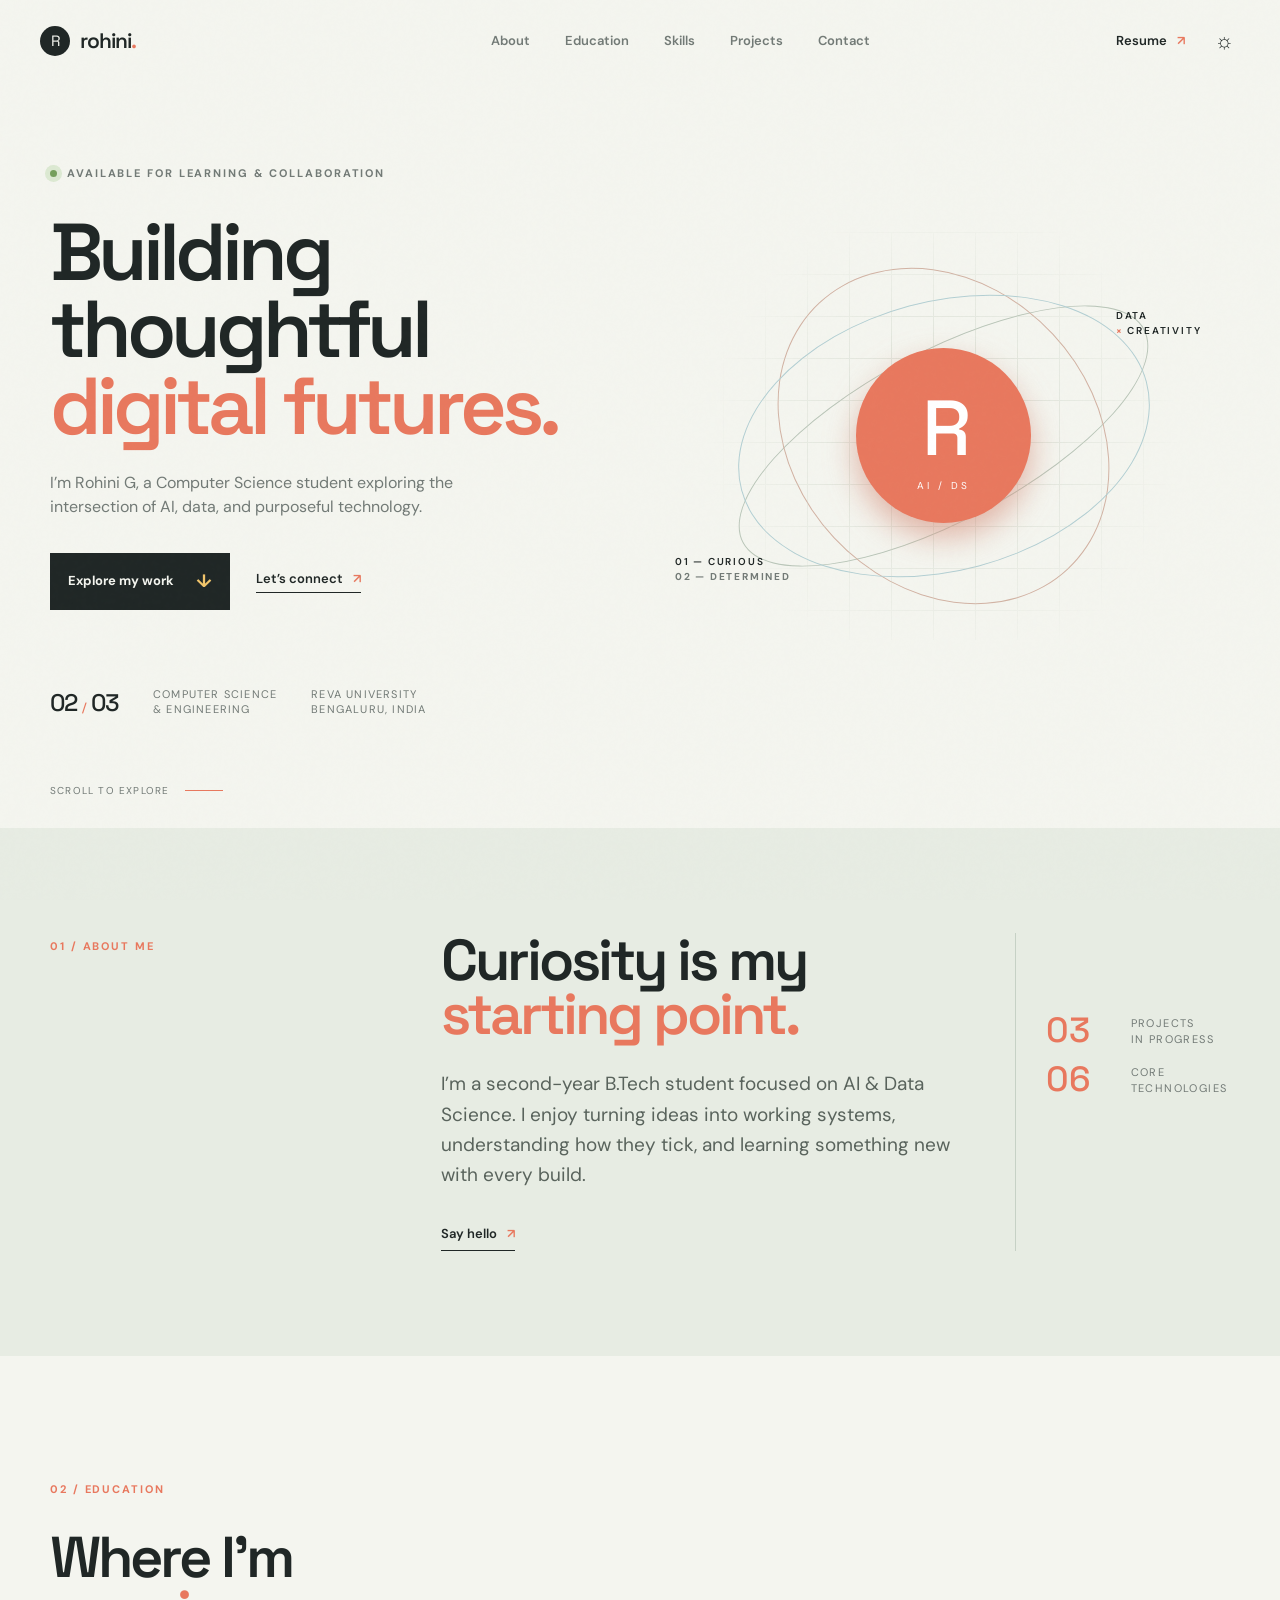
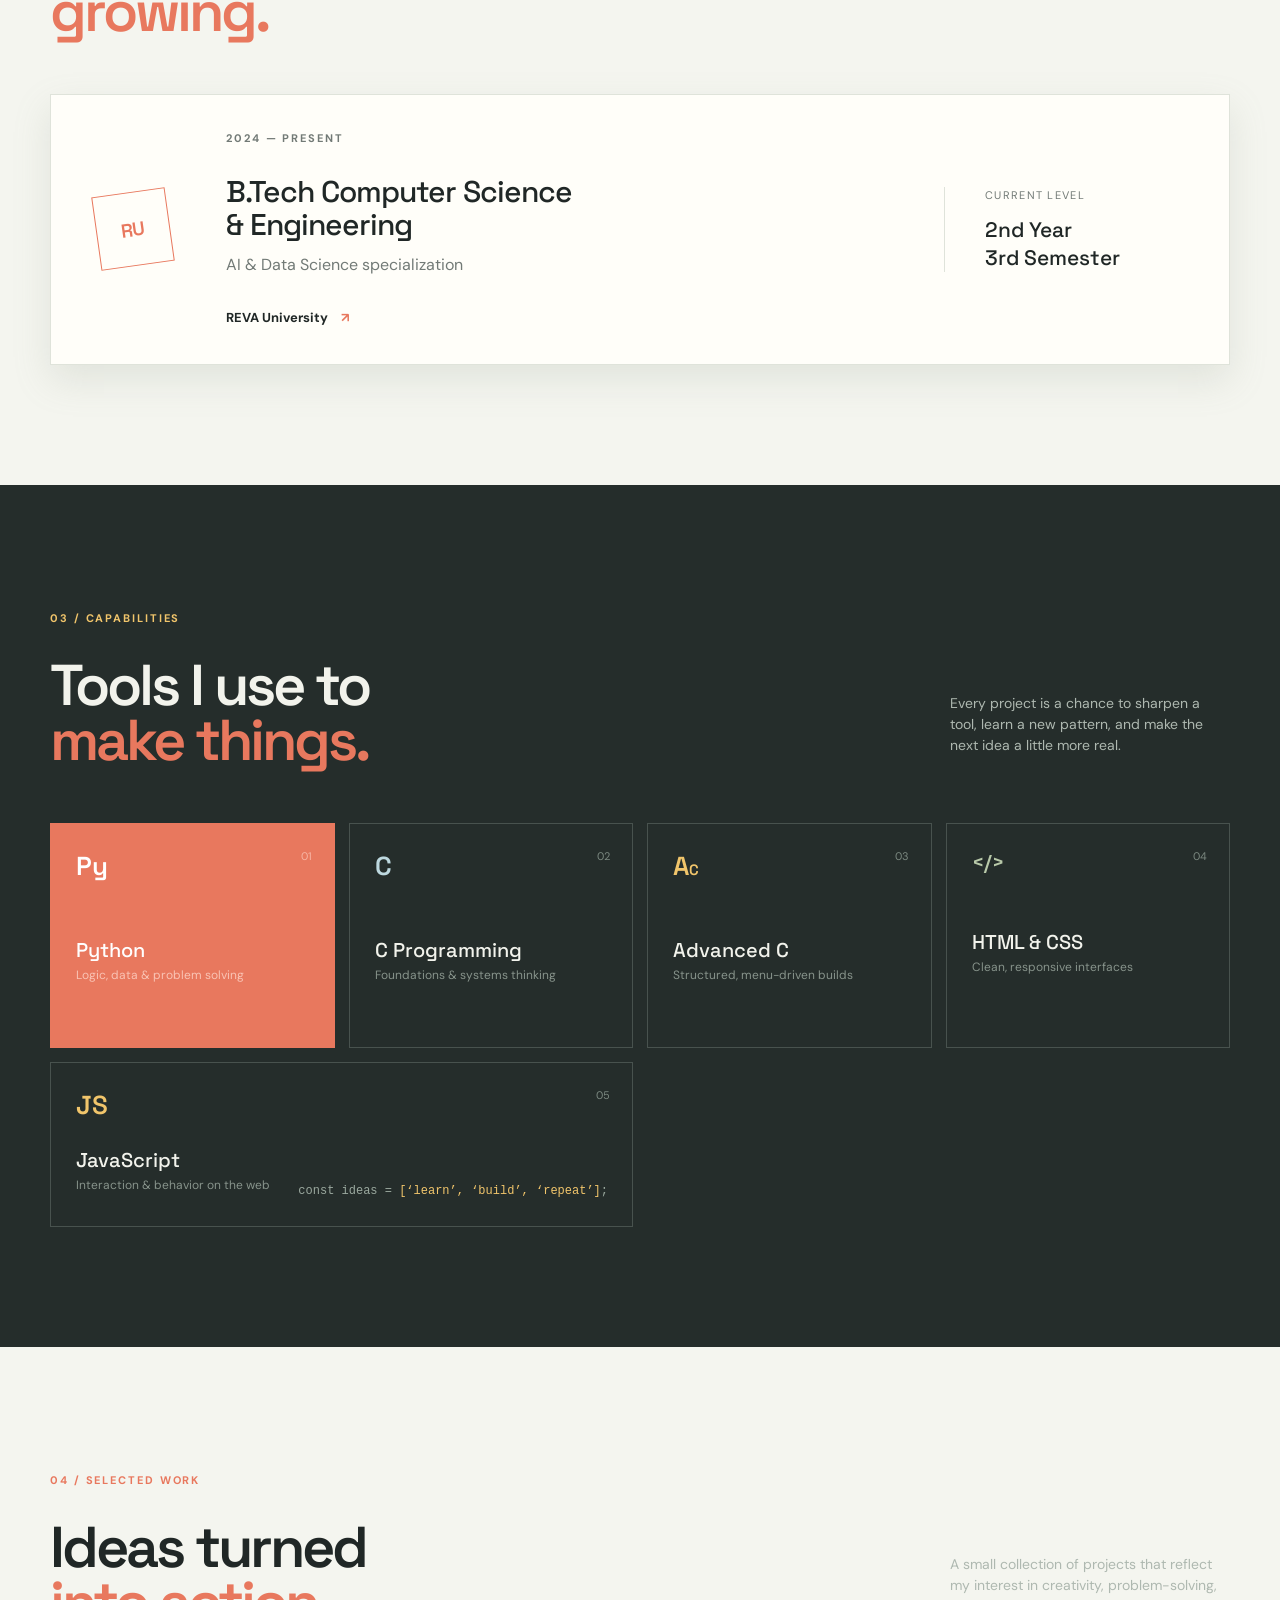
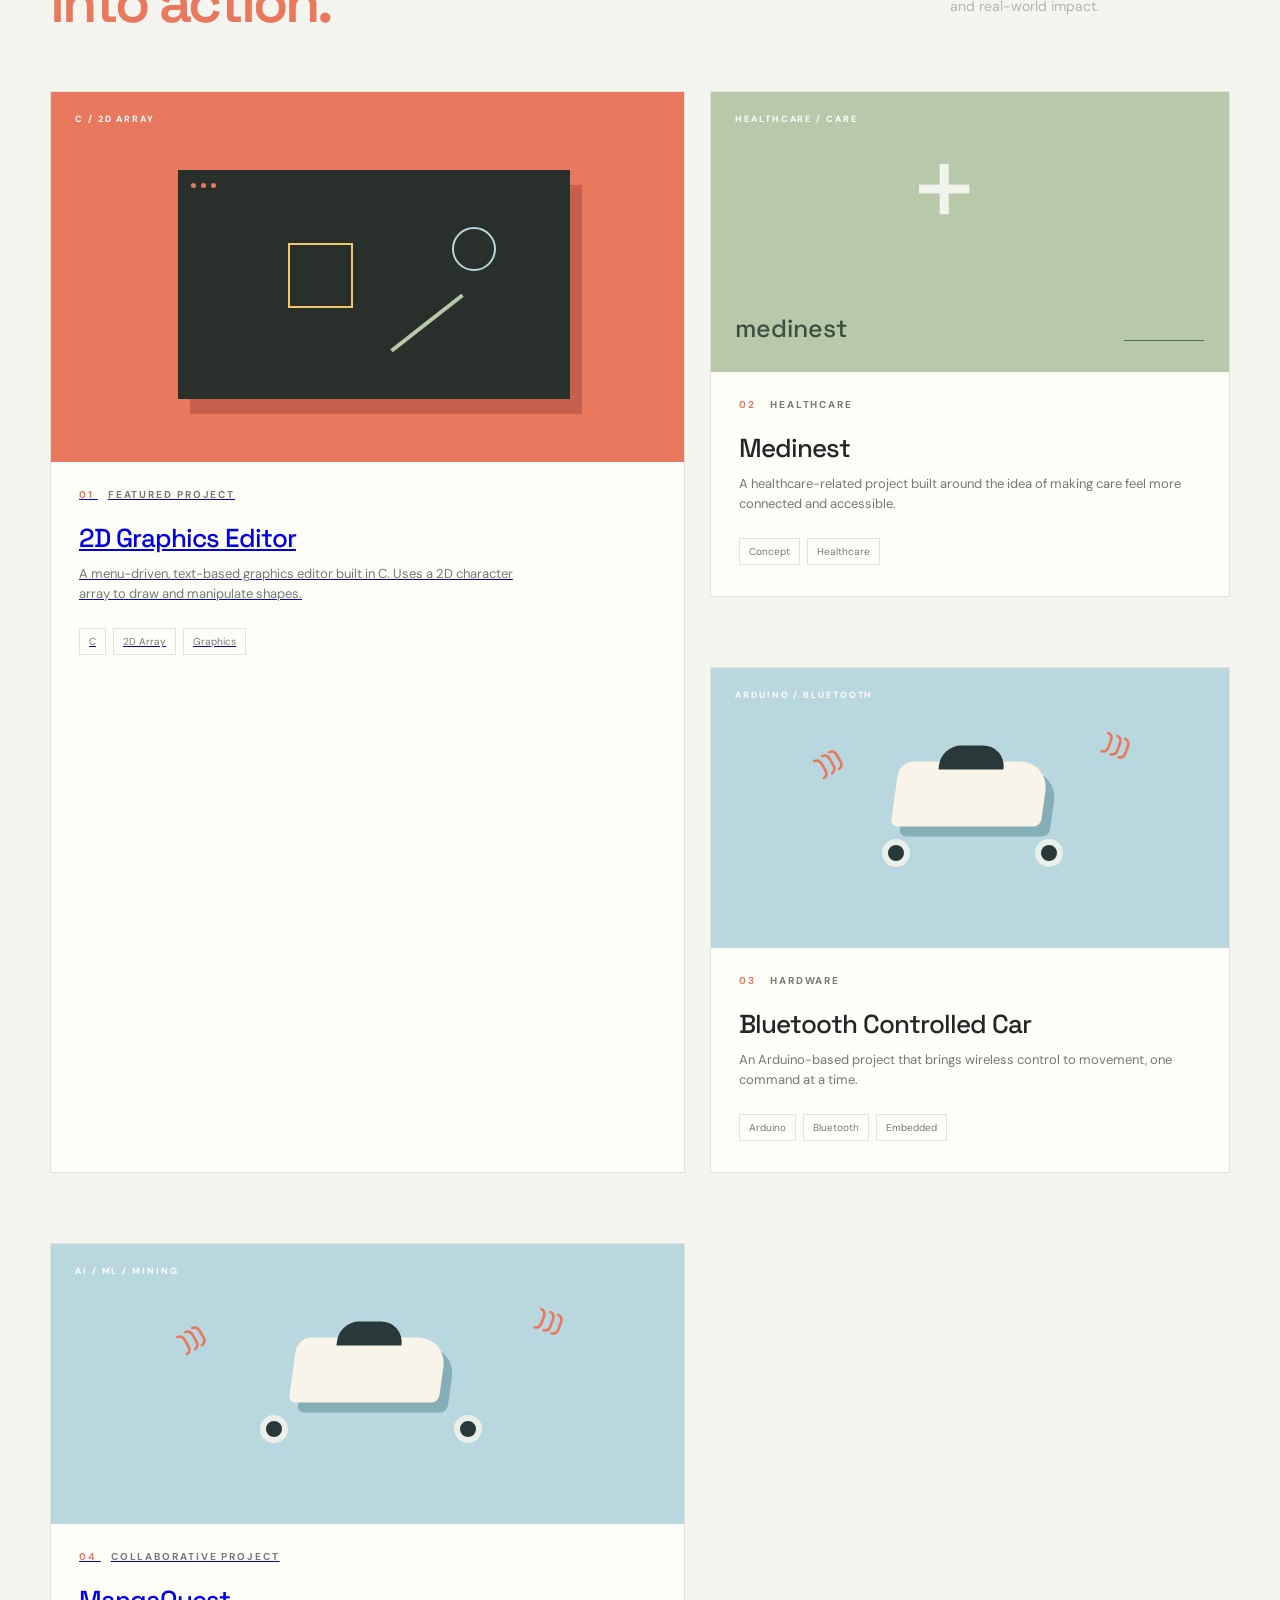
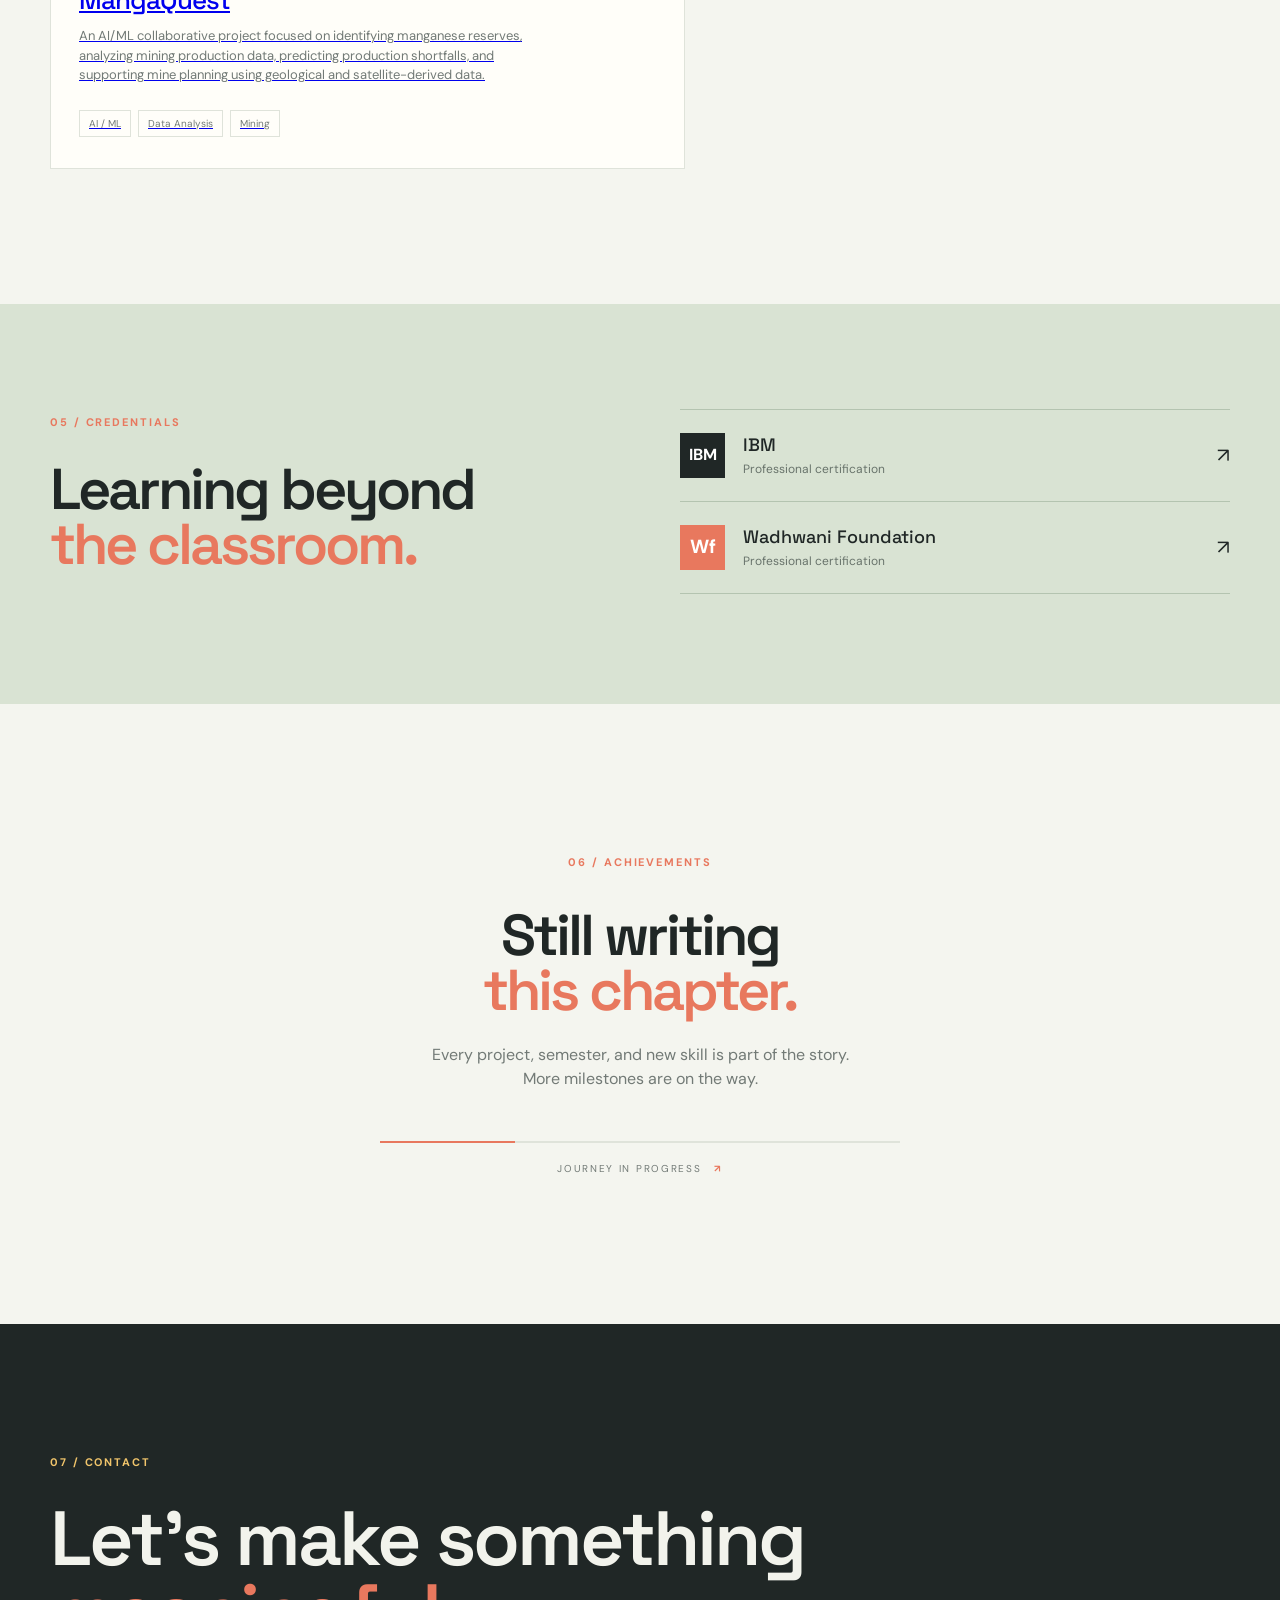
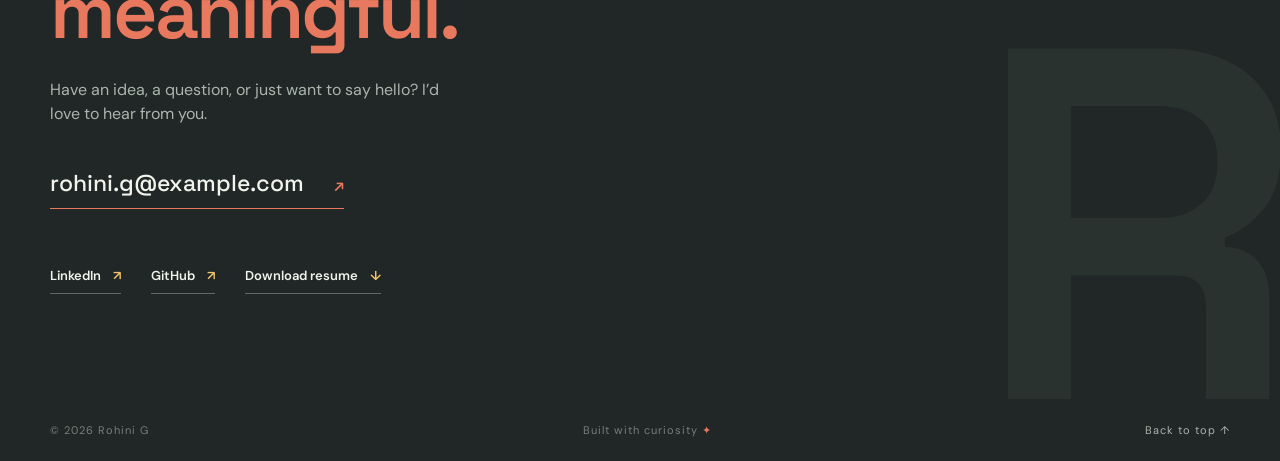
==== commit 281b8e9c: "Refine project description in index.html Removed 'based' from project description for clarity." ====
--- a/index.html
+++ b/index.html
@@ -74,8 +74,7 @@
     <h3>MangaQuest</h3>
 
     <p>
-      An AI/ML-based collaborative project focused on identifying manganese
-      reserves, analyzing mining production data, predicting production
+      An AI/ML collaborative project focused on identifying manganese reserves, analyzing mining production data, predicting production
       shortfalls, and supporting mine planning using geological and
       satellite-derived data.
     </p>
